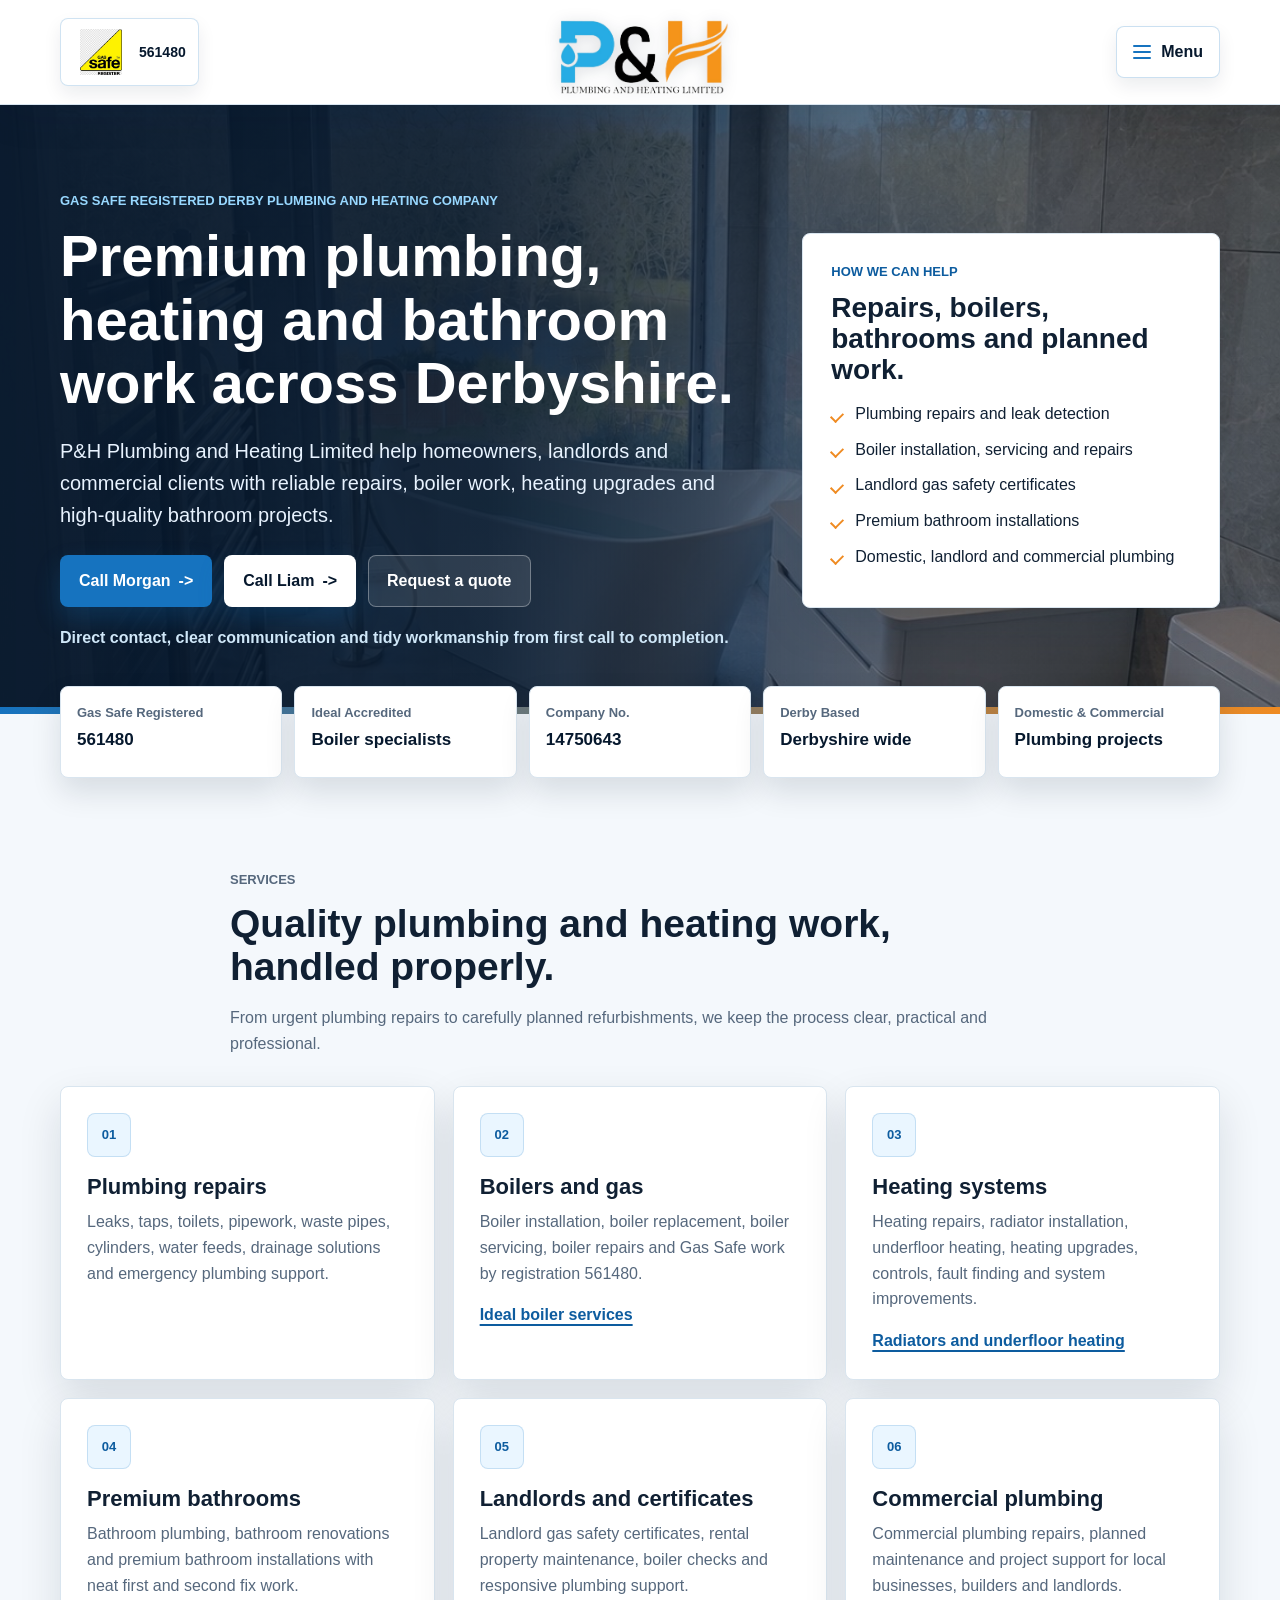
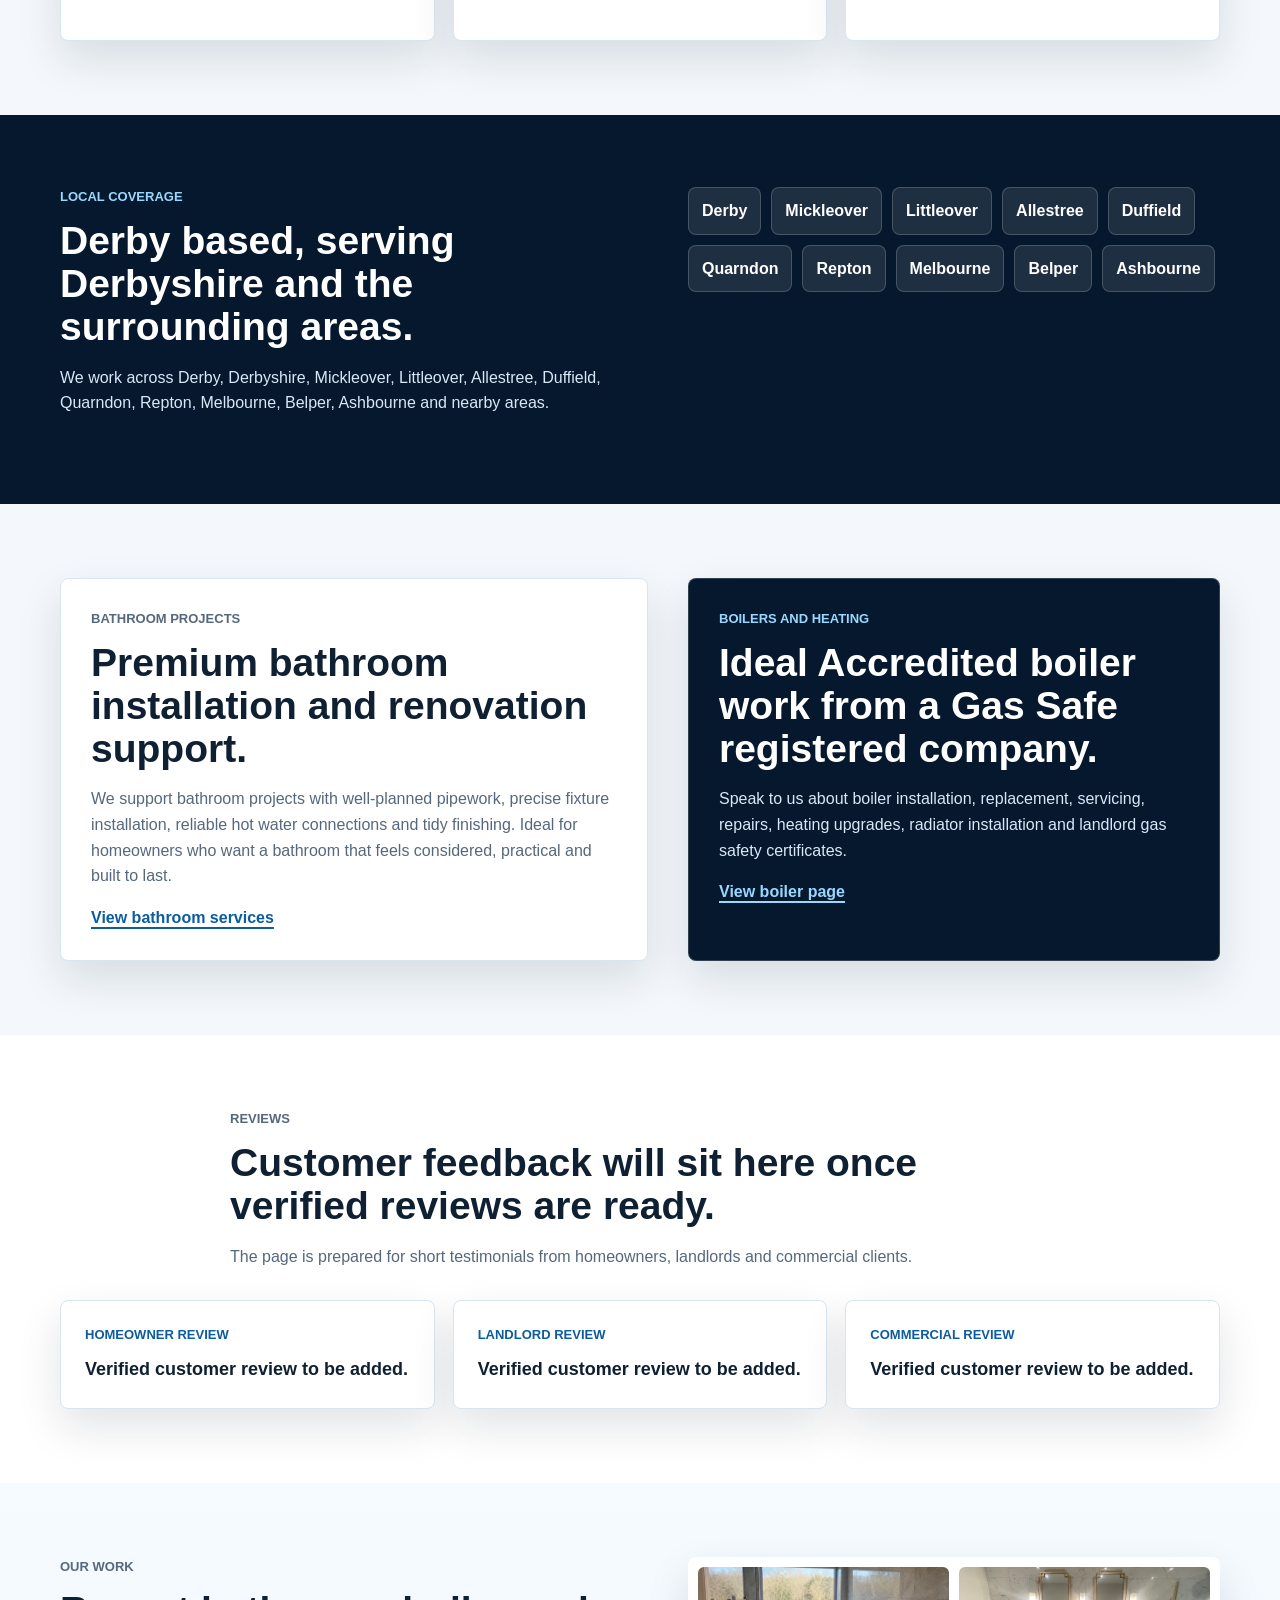
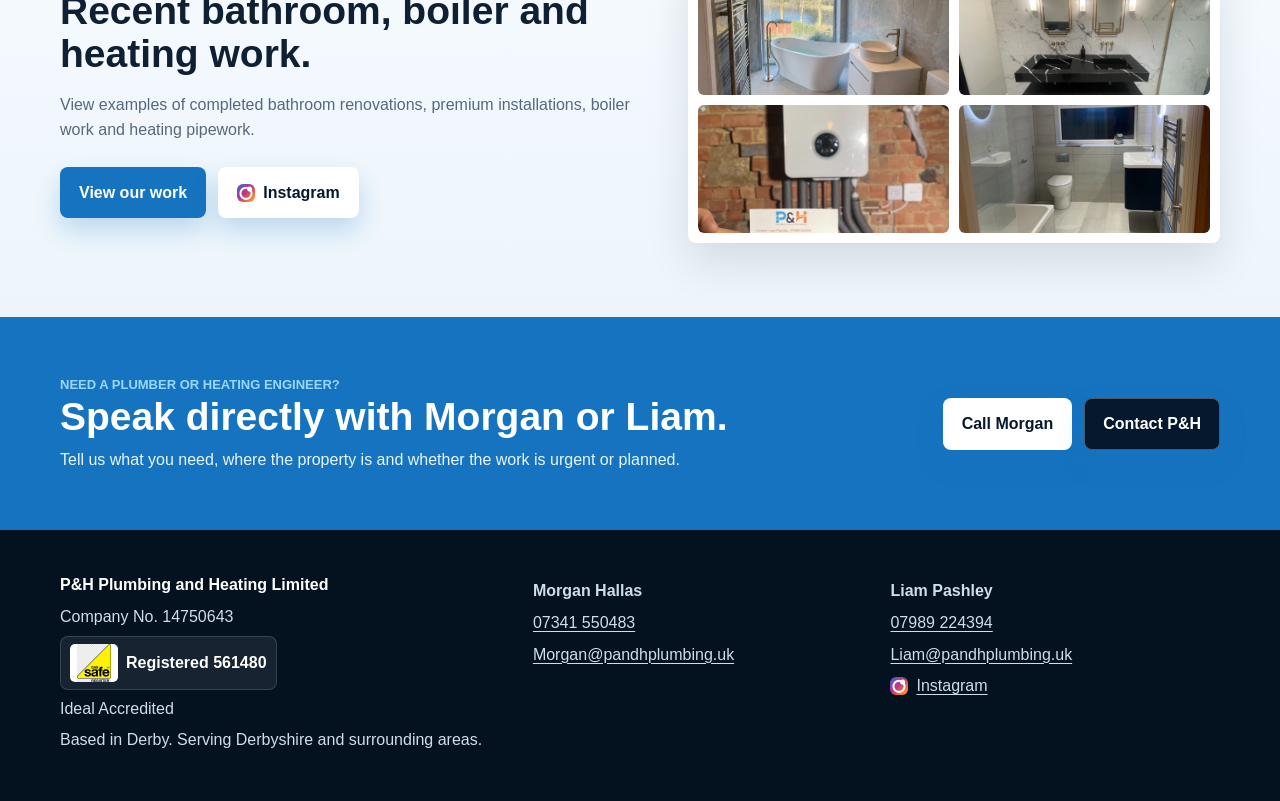
==== index.html @ cc55bc70 "Clean up header logo styling" ====
<!DOCTYPE html>
<html lang="en">
<head>
  <meta charset="UTF-8">
  <meta name="viewport" content="width=device-width, initial-scale=1.0">
  <title>P&amp;H Plumbing and Heating Limited | Derby Plumbers &amp; Heating Engineers</title>
  <meta name="description" content="Premium plumbing, heating, boiler, Gas Safe and bathroom installation services in Derby, Derbyshire, Mickleover, Littleover, Allestree, Duffield, Belper, Ashbourne and surrounding areas.">
  <link rel="stylesheet" href="style.css?v=2">
  <script type="application/ld+json">
  {
    "@context": "https://schema.org",
    "@type": "Plumber",
    "name": "P&H Plumbing and Heating Limited",
    "url": "https://pandhplumbing.uk",
    "image": "https://pandhplumbing.uk/assets/work/luxury-bathroom-freestanding-bath.jpg",
    "address": {
      "@type": "PostalAddress",
      "addressLocality": "Derby",
      "addressRegion": "Derbyshire",
      "addressCountry": "GB"
    },
    "identifier": [
      "Company No. 14750643",
      "Gas Safe Registration No. 561480"
    ],
    "areaServed": [
      "Derby",
      "Derbyshire",
      "Mickleover",
      "Littleover",
      "Allestree",
      "Duffield",
      "Quarndon",
      "Repton",
      "Melbourne",
      "Belper",
      "Ashbourne"
    ],
    "sameAs": [
      "https://www.instagram.com/ph_plumbing_and_heating_ltd?igsh=MWFsemRtNTBsbXM5dQ%3D%3D&utm_source=qr"
    ],
    "contactPoint": [
      {
        "@type": "ContactPoint",
        "name": "Morgan Hallas",
        "telephone": "+447341550483",
        "email": "Morgan@pandhplumbing.uk",
        "contactType": "customer enquiries"
      },
      {
        "@type": "ContactPoint",
        "name": "Liam Pashley",
        "telephone": "+447989224394",
        "email": "Liam@pandhplumbing.uk",
        "contactType": "customer enquiries"
      }
    ]
  }
  </script>
</head>
<body>

<header class="site-header">
  <div class="wrap header-shell">
    <a class="header-cert" href="contact.html" aria-label="Gas Safe registered number 561480">
      <img src="assets/brand/gas-safe-register.jpg" alt="Gas Safe Register">
      <strong>561480</strong>
    </a>

    <a class="brand brand-logo" href="index.html" aria-label="P&amp;H Plumbing and Heating Limited home">
      <img src="assets/brand/ph-logo.png" alt="P&amp;H Plumbing and Heating Limited">
    </a>

    <details class="nav-menu">
      <summary aria-label="Open website menu">
        <span class="menu-bars" aria-hidden="true"><span></span><span></span><span></span></span>
        <span>Menu</span>
      </summary>
      <nav aria-label="Main navigation">
        <a class="is-current" href="index.html">Home</a>
        <a href="services.html">Services</a>
        <a href="boilers.html">Boilers</a>
        <a href="radiators.html">Radiators &amp; UFH</a>
        <a href="work.html">Our Work</a>
        <a href="contact.html">Contact</a>
        <a href="terms.html">Terms</a>
        <a class="nav-social" href="https://www.instagram.com/ph_plumbing_and_heating_ltd?igsh=MWFsemRtNTBsbXM5dQ%3D%3D&amp;utm_source=qr"><span class="icon-instagram" aria-hidden="true"></span>Instagram</a>
      </nav>
    </details>
  </div>
</header>

<main>
  <section class="hero hero-home">
    <div class="wrap hero-grid">
      <div class="hero-copy">
        <p class="eyebrow">Gas Safe registered Derby plumbing and heating company</p>
        <h1>Premium plumbing, heating and bathroom work across Derbyshire.</h1>
        <p class="lead">
          P&amp;H Plumbing and Heating Limited help homeowners, landlords and commercial clients with reliable repairs,
          boiler work, heating upgrades and high-quality bathroom projects.
        </p>
        <div class="buttons">
          <a class="btn" href="tel:07341550483">Call Morgan <span aria-hidden="true">-&gt;</span></a>
          <a class="btn btn-alt" href="tel:07989224394">Call Liam <span aria-hidden="true">-&gt;</span></a>
          <a class="btn btn-ghost" href="contact.html">Request a quote</a>
        </div>
        <p class="hero-note">Direct contact, clear communication and tidy workmanship from first call to completion.</p>
      </div>

      <aside class="hero-panel" aria-label="Quick service summary">
        <p class="panel-label">How we can help</p>
        <h2>Repairs, boilers, bathrooms and planned work.</h2>
        <ul class="clean-list">
          <li>Plumbing repairs and leak detection</li>
          <li>Boiler installation, servicing and repairs</li>
          <li>Landlord gas safety certificates</li>
          <li>Premium bathroom installations</li>
          <li>Domestic, landlord and commercial plumbing</li>
        </ul>
      </aside>
    </div>
  </section>

  <section class="trust-strip" aria-label="Accreditations and company details">
    <div class="wrap badge-grid">
      <div class="trust-badge">
        <span>Gas Safe Registered</span>
        <strong>561480</strong>
      </div>
      <div class="trust-badge">
        <span>Ideal Accredited</span>
        <strong>Boiler specialists</strong>
      </div>
      <div class="trust-badge">
        <span>Company No.</span>
        <strong>14750643</strong>
      </div>
      <div class="trust-badge">
        <span>Derby Based</span>
        <strong>Derbyshire wide</strong>
      </div>
      <div class="trust-badge">
        <span>Domestic &amp; Commercial</span>
        <strong>Plumbing projects</strong>
      </div>
    </div>
  </section>

  <section class="section">
    <div class="wrap section-heading">
      <p class="eyebrow">Services</p>
      <h2>Quality plumbing and heating work, handled properly.</h2>
      <p>
        From urgent plumbing repairs to carefully planned refurbishments, we keep the process clear,
        practical and professional.
      </p>
    </div>

    <div class="wrap service-grid">
      <article class="service-card">
        <span class="service-icon" aria-hidden="true">01</span>
        <h3>Plumbing repairs</h3>
        <p>Leaks, taps, toilets, pipework, waste pipes, cylinders, water feeds, drainage solutions and emergency plumbing support.</p>
      </article>

      <article class="service-card">
        <span class="service-icon" aria-hidden="true">02</span>
        <h3>Boilers and gas</h3>
        <p>Boiler installation, boiler replacement, boiler servicing, boiler repairs and Gas Safe work by registration 561480.</p>
        <a class="text-link" href="boilers.html">Ideal boiler services</a>
      </article>

      <article class="service-card">
        <span class="service-icon" aria-hidden="true">03</span>
        <h3>Heating systems</h3>
        <p>Heating repairs, radiator installation, underfloor heating, heating upgrades, controls, fault finding and system improvements.</p>
        <a class="text-link" href="radiators.html">Radiators and underfloor heating</a>
      </article>

      <article class="service-card">
        <span class="service-icon" aria-hidden="true">04</span>
        <h3>Premium bathrooms</h3>
        <p>Bathroom plumbing, bathroom renovations and premium bathroom installations with neat first and second fix work.</p>
      </article>

      <article class="service-card">
        <span class="service-icon" aria-hidden="true">05</span>
        <h3>Landlords and certificates</h3>
        <p>Landlord gas safety certificates, rental property maintenance, boiler checks and responsive plumbing support.</p>
      </article>

      <article class="service-card">
        <span class="service-icon" aria-hidden="true">06</span>
        <h3>Commercial plumbing</h3>
        <p>Commercial plumbing repairs, planned maintenance and project support for local businesses, builders and landlords.</p>
      </article>
    </div>
  </section>

  <section class="feature-band">
    <div class="wrap split">
      <div>
        <p class="eyebrow">Local coverage</p>
        <h2>Derby based, serving Derbyshire and the surrounding areas.</h2>
        <p>
          We work across Derby, Derbyshire, Mickleover, Littleover, Allestree, Duffield,
          Quarndon, Repton, Melbourne, Belper, Ashbourne and nearby areas.
        </p>
      </div>
      <div class="area-panel">
        <span>Derby</span>
        <span>Mickleover</span>
        <span>Littleover</span>
        <span>Allestree</span>
        <span>Duffield</span>
        <span>Quarndon</span>
        <span>Repton</span>
        <span>Melbourne</span>
        <span>Belper</span>
        <span>Ashbourne</span>
      </div>
    </div>
  </section>

  <section class="section">
    <div class="wrap split reverse">
      <div class="highlight-box">
        <p class="eyebrow">Bathroom projects</p>
        <h2>Premium bathroom installation and renovation support.</h2>
        <p>
          We support bathroom projects with well-planned pipework, precise fixture installation,
          reliable hot water connections and tidy finishing. Ideal for homeowners who want a bathroom
          that feels considered, practical and built to last.
        </p>
        <a class="text-link" href="services.html">View bathroom services</a>
      </div>
      <div class="highlight-box highlight-dark">
        <p class="eyebrow">Boilers and heating</p>
        <h2>Ideal Accredited boiler work from a Gas Safe registered company.</h2>
        <p>
          Speak to us about boiler installation, replacement, servicing, repairs, heating upgrades,
          radiator installation and landlord gas safety certificates.
        </p>
        <a class="text-link" href="boilers.html">View boiler page</a>
      </div>
    </div>
  </section>

  <section class="section reviews-section">
    <div class="wrap section-heading">
      <p class="eyebrow">Reviews</p>
      <h2>Customer feedback will sit here once verified reviews are ready.</h2>
      <p>
        The page is prepared for short testimonials from homeowners, landlords and commercial clients.
      </p>
    </div>
    <div class="wrap review-grid">
      <article class="review-card">
        <p class="review-label">Homeowner review</p>
        <blockquote>Verified customer review to be added.</blockquote>
      </article>
      <article class="review-card">
        <p class="review-label">Landlord review</p>
        <blockquote>Verified customer review to be added.</blockquote>
      </article>
      <article class="review-card">
        <p class="review-label">Commercial review</p>
        <blockquote>Verified customer review to be added.</blockquote>
      </article>
    </div>
  </section>

  <section class="section work-preview">
    <div class="wrap split">
      <div>
        <p class="eyebrow">Our work</p>
        <h2>Recent bathroom, boiler and heating work.</h2>
        <p>
          View examples of completed bathroom renovations, premium installations,
          boiler work and heating pipework.
        </p>
        <div class="buttons">
          <a class="btn" href="work.html">View our work</a>
          <a class="btn btn-alt icon-btn" href="https://www.instagram.com/ph_plumbing_and_heating_ltd?igsh=MWFsemRtNTBsbXM5dQ%3D%3D&amp;utm_source=qr"><span class="icon-instagram" aria-hidden="true"></span>Instagram</a>
        </div>
      </div>
      <div class="mini-gallery" aria-label="Gallery preview">
        <img src="assets/work/luxury-bathroom-freestanding-bath.jpg" alt="Luxury bathroom installation preview" loading="lazy" decoding="async">
        <img src="assets/work/marble-double-vanity-installation.jpg" alt="Double vanity bathroom installation preview" loading="lazy" decoding="async">
        <img src="assets/work/worcester-boiler-installation.jpg" alt="Boiler installation preview" loading="lazy" decoding="async">
        <img src="assets/work/compact-bathroom-installation.jpg" alt="Compact bathroom installation preview" loading="lazy" decoding="async">
      </div>
    </div>
  </section>

  <section class="cta">
    <div class="wrap cta-inner">
      <div>
        <p class="eyebrow">Need a plumber or heating engineer?</p>
        <h2>Speak directly with Morgan or Liam.</h2>
        <p>Tell us what you need, where the property is and whether the work is urgent or planned.</p>
      </div>
      <div class="buttons">
        <a class="btn" href="tel:07341550483">Call Morgan</a>
        <a class="btn btn-alt" href="contact.html">Contact P&amp;H</a>
      </div>
    </div>
  </section>
</main>

<footer class="site-footer">
  <div class="wrap footer-grid">
    <div>
      <strong>P&amp;H Plumbing and Heating Limited</strong>
      <p>Company No. 14750643</p>
      <p><span class="footer-cert"><img src="assets/brand/gas-safe-register.jpg" alt="Gas Safe Register"> Registered 561480</span></p>
      <p>Ideal Accredited</p>
      <p>Based in Derby. Serving Derbyshire and surrounding areas.</p>
    </div>

    <div>
      <p><strong>Morgan Hallas</strong></p>
      <p><a href="tel:07341550483">07341 550483</a></p>
      <p><a href="mailto:Morgan@pandhplumbing.uk">Morgan@pandhplumbing.uk</a></p>
    </div>

    <div>
      <p><strong>Liam Pashley</strong></p>
      <p><a href="tel:07989224394">07989 224394</a></p>
      <p><a href="mailto:Liam@pandhplumbing.uk">Liam@pandhplumbing.uk</a></p>
      <p><a class="footer-social" href="https://www.instagram.com/ph_plumbing_and_heating_ltd?igsh=MWFsemRtNTBsbXM5dQ%3D%3D&amp;utm_source=qr"><span class="icon-instagram" aria-hidden="true"></span>Instagram</a></p>
    </div>
  </div>
</footer>

</body>
</html>
---- style.css ----
:root {
  --navy: #06182d;
  --navy-2: #0b2745;
  --ink: #102033;
  --muted: #56687d;
  --blue: #1673bf;
  --blue-2: #0d5c9f;
  --sky: #eaf6ff;
  --orange: #ef8b22;
  --paper: #ffffff;
  --soft: #f4f8fc;
  --line: #d9e5ef;
  --shadow: 0 18px 44px rgba(6, 24, 45, 0.12);
  --radius: 8px;
}

* {
  box-sizing: border-box;
}

html {
  scroll-behavior: smooth;
}

body {
  margin: 0;
  font-family: Arial, Helvetica, sans-serif;
  color: var(--ink);
  background: var(--soft);
  line-height: 1.6;
}

a {
  color: inherit;
}

img {
  max-width: 100%;
  display: block;
}

.wrap {
  width: min(1160px, calc(100% - 36px));
  margin: 0 auto;
}

.site-header {
  background: rgba(255, 255, 255, 0.97);
  color: #06182d;
  position: sticky;
  top: 0;
  z-index: 20;
  border-bottom: 1px solid rgba(13, 92, 159, 0.16);
  box-shadow: 0 12px 34px rgba(6, 24, 45, 0.10);
  backdrop-filter: blur(14px);
}

.header-shell {
  min-height: 104px;
  display: grid;
  grid-template-columns: 1fr auto 1fr;
  grid-template-areas: "cert logo menu";
  align-items: center;
  gap: 18px;
}

.brand {
  text-decoration: none;
}

.brand-logo {
  grid-area: logo;
  justify-self: center;
  display: inline-flex;
  align-items: center;
  justify-content: center;
  padding: 0;
  background: transparent;
  box-shadow: none;
}

.brand-logo img {
  width: min(315px, 42vw);
  height: auto;
  max-height: 88px;
  object-fit: contain;
  filter: drop-shadow(0 3px 8px rgba(6, 24, 45, 0.14));
}

.header-cert {
  grid-area: cert;
  justify-self: start;
  display: inline-flex;
  align-items: center;
  gap: 10px;
  width: max-content;
  padding: 10px 12px;
  border-radius: var(--radius);
  background: #ffffff;
  border: 1px solid rgba(22, 115, 191, 0.20);
  color: var(--navy);
  text-decoration: none;
  box-shadow: 0 8px 18px rgba(6, 24, 45, 0.08);
}

.header-cert img {
  width: 56px;
  height: 46px;
  object-fit: contain;
  border-radius: 5px;
  background: #ffffff;
}

.header-cert strong {
  font-size: 14px;
}

.nav-menu {
  grid-area: menu;
  justify-self: end;
  position: relative;
}

.nav-menu summary {
  list-style: none;
  cursor: pointer;
  display: inline-flex;
  align-items: center;
  gap: 10px;
  min-height: 46px;
  padding: 12px 16px;
  border-radius: var(--radius);
  background: #ffffff;
  border: 1px solid rgba(22, 115, 191, 0.22);
  color: var(--navy);
  font-weight: 900;
  box-shadow: 0 8px 18px rgba(6, 24, 45, 0.08);
}

.nav-menu summary::-webkit-details-marker {
  display: none;
}

.menu-bars {
  display: grid;
  gap: 4px;
}

.menu-bars span {
  display: block;
  width: 18px;
  height: 2px;
  border-radius: 999px;
  background: var(--blue);
}

.nav-menu nav {
  position: absolute;
  top: calc(100% + 12px);
  right: 0;
  width: min(320px, calc(100vw - 36px));
  display: grid;
  gap: 6px;
  padding: 10px;
  border-radius: var(--radius);
  background: #ffffff;
  border: 1px solid var(--line);
  box-shadow: 0 24px 54px rgba(6, 24, 45, 0.18);
}

.nav-menu:not([open]) nav {
  display: none;
}

.nav-menu nav a {
  color: var(--navy);
  text-decoration: none;
  font-weight: 800;
  font-size: 15px;
  padding: 12px 13px;
  border-radius: var(--radius);
}

.nav-menu nav a:hover,
.nav-menu nav a.is-current {
  background: rgba(22, 115, 191, 0.10);
  color: var(--blue-2);
}

.nav-social {
  display: inline-flex;
  align-items: center;
  gap: 9px;
}

.icon-instagram {
  width: 18px;
  height: 18px;
  display: inline-block;
  border-radius: 6px;
  background:
    radial-gradient(circle at 70% 28%, #ffffff 0 2px, transparent 3px),
    radial-gradient(circle at 50% 52%, transparent 0 4px, #ffffff 5px 6px, transparent 7px),
    linear-gradient(135deg, #405de6, #c13584 48%, #f77737 78%, #fCAF45);
}

.hero {
  position: relative;
  isolation: isolate;
  overflow: hidden;
  color: #ffffff;
  background: var(--navy);
  padding: 86px 0 64px;
}

.hero::before {
  content: "";
  position: absolute;
  inset: 0;
  z-index: -2;
  background:
    linear-gradient(90deg, rgba(6, 24, 45, 0.96) 0%, rgba(6, 24, 45, 0.90) 38%, rgba(6, 24, 45, 0.56) 70%, rgba(6, 24, 45, 0.42) 100%),
    url("assets/work/luxury-bathroom-freestanding-bath.jpg");
  background-position: center right;
  background-size: cover;
}

.hero::after {
  content: "";
  position: absolute;
  inset: auto 0 0 0;
  height: 7px;
  z-index: -1;
  background: linear-gradient(90deg, var(--blue), var(--orange));
}

.hero-grid {
  display: grid;
  grid-template-columns: minmax(0, 1.25fr) minmax(320px, 0.75fr);
  gap: 46px;
  align-items: center;
}

.hero-narrow {
  max-width: 820px;
}

.hero-copy {
  max-width: 760px;
}

.eyebrow {
  margin: 0 0 12px;
  color: var(--blue-2);
  text-transform: uppercase;
  letter-spacing: 0;
  font-size: 13px;
  font-weight: 900;
}

.hero .eyebrow,
.feature-band .eyebrow,
.cta .eyebrow,
.highlight-dark .eyebrow {
  color: #98d8ff;
}

h1,
h2,
h3 {
  margin-top: 0;
  line-height: 1.1;
  letter-spacing: 0;
}

h1 {
  margin-bottom: 20px;
  font-size: 58px;
}

h2 {
  margin-bottom: 16px;
  font-size: 39px;
}

h3 {
  margin-bottom: 10px;
  font-size: 22px;
}

p {
  margin-top: 0;
}

.lead {
  max-width: 760px;
  color: #e8f3ff;
  font-size: 20px;
}

.hero-note {
  margin: 18px 0 0;
  color: #cfe7f8;
  font-weight: 700;
}

.buttons {
  display: flex;
  gap: 12px;
  flex-wrap: wrap;
  margin-top: 24px;
}

.btn {
  display: inline-flex;
  min-height: 46px;
  align-items: center;
  justify-content: center;
  gap: 8px;
  padding: 12px 18px;
  border-radius: var(--radius);
  background: var(--blue);
  color: #ffffff;
  text-decoration: none;
  font-weight: 900;
  border: 1px solid transparent;
  box-shadow: 0 12px 26px rgba(22, 115, 191, 0.24);
}

.btn:hover {
  background: var(--blue-2);
}

.btn-alt {
  background: #ffffff;
  color: var(--navy);
  border-color: rgba(255, 255, 255, 0.28);
}

.btn-alt:hover {
  background: #eaf6ff;
}

.btn-ghost {
  background: rgba(255, 255, 255, 0.10);
  border-color: rgba(255, 255, 255, 0.32);
  box-shadow: none;
}

.btn-ghost:hover {
  background: rgba(255, 255, 255, 0.18);
}

.icon-btn {
  display: inline-flex;
  align-items: center;
}

.hero-panel,
.highlight-box,
.contact-card,
.service-card,
.review-card,
.project-card,
.photo-card,
.info-box,
.terms-box {
  background: var(--paper);
  color: var(--ink);
  border: 1px solid var(--line);
  border-radius: var(--radius);
  box-shadow: var(--shadow);
}

.hero-panel {
  padding: 28px;
}

.photo-card {
  overflow: hidden;
  min-height: 320px;
}

.photo-card img {
  width: 100%;
  height: 100%;
  min-height: 320px;
  object-fit: cover;
}

.image-collage {
  display: grid;
  grid-template-columns: repeat(2, minmax(0, 1fr));
  gap: 10px;
  min-height: 340px;
  padding: 10px;
  overflow: hidden;
  background: #ffffff;
  border: 1px solid var(--line);
  border-radius: var(--radius);
  box-shadow: var(--shadow);
}

.image-collage img {
  width: 100%;
  height: 180px;
  object-fit: cover;
  object-position: center;
  border-radius: 6px;
}

.radiator-collage img {
  object-position: center 48%;
}

.hero-panel h2 {
  font-size: 28px;
}

.panel-label,
.card-kicker,
.review-label {
  margin: 0 0 10px;
  color: var(--blue-2);
  font-size: 13px;
  font-weight: 900;
  text-transform: uppercase;
  letter-spacing: 0;
}

.clean-list,
.mini-list,
.ticks {
  list-style: none;
  margin: 0;
  padding: 0;
}

.clean-list li,
.ticks li,
.mini-list li {
  position: relative;
  padding-left: 24px;
  margin-bottom: 10px;
}

.clean-list li::before,
.ticks li::before,
.mini-list li::before {
  content: "";
  position: absolute;
  left: 0;
  top: 0.64em;
  width: 10px;
  height: 6px;
  border-left: 2px solid var(--orange);
  border-bottom: 2px solid var(--orange);
  transform: rotate(-45deg);
}

.trust-strip {
  position: relative;
  z-index: 3;
  margin-top: -28px;
  padding-bottom: 18px;
}

.badge-grid {
  display: grid;
  grid-template-columns: repeat(5, minmax(0, 1fr));
  gap: 12px;
}

.trust-badge {
  min-height: 92px;
  padding: 16px;
  background: #ffffff;
  border: 1px solid var(--line);
  border-radius: var(--radius);
  box-shadow: 0 14px 30px rgba(6, 24, 45, 0.12);
}

.trust-badge span {
  display: block;
  color: var(--muted);
  font-size: 13px;
  font-weight: 800;
}

.trust-badge strong {
  display: block;
  margin-top: 6px;
  color: var(--navy);
  font-size: 17px;
  line-height: 1.2;
}

.section {
  padding: 74px 0;
}

.section-heading {
  max-width: 820px;
  margin-bottom: 30px;
}

.section-heading p,
.split p,
.service-card p,
.contact-card p,
.highlight-box p,
.terms-box p,
.project-card span {
  color: var(--muted);
}

.service-grid {
  display: grid;
  grid-template-columns: repeat(3, minmax(0, 1fr));
  gap: 18px;
}

.service-grid-wide {
  align-items: stretch;
}

.service-card {
  padding: 26px;
}

.service-icon {
  display: inline-flex;
  width: 44px;
  height: 44px;
  align-items: center;
  justify-content: center;
  margin-bottom: 18px;
  border-radius: var(--radius);
  background: var(--sky);
  color: var(--blue-2);
  font-size: 13px;
  font-weight: 900;
  border: 1px solid rgba(22, 115, 191, 0.18);
}

.feature-band {
  padding: 72px 0;
  background: var(--navy);
  color: #ffffff;
}

.feature-band p {
  color: #d8e8f7;
}

.split {
  display: grid;
  grid-template-columns: minmax(0, 1.05fr) minmax(320px, 0.95fr);
  gap: 40px;
  align-items: start;
}

.reverse {
  align-items: stretch;
}

.area-panel {
  display: flex;
  flex-wrap: wrap;
  gap: 10px;
  align-content: flex-start;
}

.area-panel span {
  display: inline-flex;
  min-height: 42px;
  align-items: center;
  padding: 10px 13px;
  border-radius: var(--radius);
  background: rgba(255, 255, 255, 0.10);
  border: 1px solid rgba(255, 255, 255, 0.18);
  color: #ffffff;
  font-weight: 800;
}

.highlight-box {
  padding: 30px;
}

.highlight-dark {
  background: var(--navy);
  color: #ffffff;
  border-color: rgba(255, 255, 255, 0.18);
}

.highlight-dark p {
  color: #d8e8f7;
}

.text-link {
  color: var(--blue-2);
  font-weight: 900;
  text-decoration-thickness: 2px;
  text-underline-offset: 4px;
}

.highlight-dark .text-link {
  color: #98d8ff;
}

.reviews-section {
  background: #ffffff;
}

.review-grid {
  display: grid;
  grid-template-columns: repeat(3, minmax(0, 1fr));
  gap: 18px;
}

.review-card {
  padding: 24px;
}

.review-card blockquote {
  margin: 0;
  color: var(--ink);
  font-size: 18px;
  font-weight: 800;
}

.work-preview {
  background: linear-gradient(180deg, #f6fbff, #edf5fb);
}

.image-band {
  background: linear-gradient(180deg, #ffffff, #f3f8fc);
}

.mini-gallery {
  display: grid;
  grid-template-columns: repeat(2, minmax(0, 1fr));
  gap: 10px;
  min-height: 260px;
  padding: 10px;
  border-radius: var(--radius);
  background: #ffffff;
  box-shadow: var(--shadow);
}

.mini-gallery img {
  width: 100%;
  height: 128px;
  object-fit: cover;
  object-position: center;
  border-radius: 6px;
}

.process-gallery {
  display: grid;
  grid-template-columns: repeat(3, minmax(0, 1fr));
  gap: 16px;
  margin-top: 34px;
}

.process-gallery figure {
  margin: 0;
  overflow: hidden;
  background: #ffffff;
  color: var(--ink);
  border: 1px solid rgba(255, 255, 255, 0.18);
  border-radius: var(--radius);
  box-shadow: 0 18px 44px rgba(0, 0, 0, 0.22);
}

.process-gallery img {
  width: 100%;
  height: 230px;
  object-fit: cover;
  object-position: center;
}

.process-gallery figcaption {
  padding: 14px 16px 16px;
  color: var(--muted);
  font-size: 14px;
  font-weight: 800;
  line-height: 1.4;
}

.project-grid {
  display: grid;
  grid-template-columns: repeat(3, minmax(0, 1fr));
  gap: 20px;
}

.project-card {
  margin: 0;
  overflow: hidden;
}

.project-image {
  aspect-ratio: 4 / 3;
  min-height: 0;
  display: flex;
  align-items: center;
  justify-content: center;
  padding: 22px;
  color: #ffffff;
  background: var(--navy-2);
  position: relative;
  overflow: hidden;
}

.project-image.has-photo {
  padding: 0;
}

.project-image.has-photo::before,
.project-image.has-photo::after {
  display: none;
}

.project-image img {
  width: 100%;
  height: 100%;
  object-fit: cover;
  object-position: center;
}

.project-image::before {
  content: "";
  position: absolute;
  inset: 0;
  background: linear-gradient(135deg, rgba(22, 115, 191, 0.92), rgba(6, 24, 45, 0.88));
}

.project-image::after {
  content: "";
  position: absolute;
  inset: 22px;
  border: 1px dashed rgba(255, 255, 255, 0.46);
  border-radius: var(--radius);
}

.project-image span {
  position: relative;
  z-index: 1;
  color: #ffffff;
  font-weight: 900;
}

.project-bathroom::before {
  background: linear-gradient(135deg, rgba(22, 115, 191, 0.92), rgba(239, 139, 34, 0.72));
}

.project-boiler::before {
  background: linear-gradient(135deg, rgba(6, 24, 45, 0.92), rgba(22, 115, 191, 0.76));
}

.project-pipework::before {
  background: linear-gradient(135deg, rgba(239, 139, 34, 0.88), rgba(6, 24, 45, 0.80));
}

.project-commercial::before {
  background: linear-gradient(135deg, rgba(11, 39, 69, 0.94), rgba(67, 95, 123, 0.82));
}

.project-before::before {
  background: linear-gradient(135deg, rgba(86, 104, 125, 0.88), rgba(22, 115, 191, 0.84));
}

.project-complete::before {
  background: linear-gradient(135deg, rgba(22, 115, 191, 0.82), rgba(11, 39, 69, 0.92));
}

.project-card figcaption {
  display: grid;
  gap: 6px;
  padding: 20px;
}

.contact-grid {
  display: grid;
  grid-template-columns: repeat(2, minmax(0, 1fr));
  gap: 20px;
}

.contact-card,
.info-box {
  padding: 28px;
}

.compact {
  box-shadow: none;
}

.terms-box {
  max-width: 900px;
  padding: 34px;
}

.terms-box h2 {
  margin-top: 28px;
  font-size: 25px;
}

.terms-box h2:first-child {
  margin-top: 0;
}

.cta {
  padding: 58px 0;
  background: var(--blue);
  color: #ffffff;
}

.cta-inner {
  display: flex;
  align-items: center;
  justify-content: space-between;
  gap: 28px;
}

.cta h2 {
  margin-bottom: 8px;
}

.cta p {
  margin-bottom: 0;
  color: #eaf6ff;
}

.cta .buttons {
  flex: 0 0 auto;
  margin-top: 0;
}

.cta .btn {
  background: #ffffff;
  color: var(--navy);
}

.cta .btn-alt {
  background: var(--navy);
  color: #ffffff;
}

.site-footer {
  background: #04111f;
  color: #ffffff;
  padding: 42px 0;
}

.footer-grid {
  display: grid;
  grid-template-columns: 1.35fr 1fr 1fr;
  gap: 28px;
}

.site-footer p {
  margin: 6px 0;
  color: #cfdeec;
}

.site-footer a {
  color: #cfdeec;
  text-decoration-thickness: 1px;
  text-underline-offset: 3px;
}

.footer-cert {
  display: inline-flex;
  align-items: center;
  gap: 8px;
  padding: 7px 9px;
  border-radius: var(--radius);
  background: rgba(255, 255, 255, 0.08);
  border: 1px solid rgba(255, 255, 255, 0.14);
  color: #ffffff;
  font-weight: 900;
}

.footer-cert img {
  width: 48px;
  height: 38px;
  object-fit: contain;
  border-radius: 5px;
  background: #ffffff;
}

.footer-social {
  display: inline-flex;
  align-items: center;
  gap: 8px;
}

@media (max-width: 980px) {
  .header-shell {
    grid-template-columns: 1fr auto 1fr;
    min-height: 96px;
  }

  .hero-grid,
  .split,
  .cta-inner {
    grid-template-columns: 1fr;
    display: grid;
  }

  .hero-grid {
    gap: 28px;
  }

  .badge-grid,
  .service-grid,
  .project-grid,
  .review-grid {
    grid-template-columns: repeat(2, minmax(0, 1fr));
  }

  .footer-grid {
    grid-template-columns: 1fr 1fr;
  }

  .cta .buttons {
    margin-top: 0;
  }
}

@media (max-width: 680px) {
  .wrap {
    width: min(100% - 28px, 1160px);
  }

  .header-shell {
    grid-template-columns: 1fr 1fr;
    grid-template-areas:
      "logo logo"
      "cert menu";
    padding: 10px 0 12px;
    gap: 10px;
  }

  .brand-logo img {
    width: min(255px, 72vw);
    max-height: 72px;
  }

  .header-cert,
  .nav-menu summary {
    min-height: 44px;
  }

  .header-cert {
    padding: 8px;
  }

  .header-cert img {
    width: 48px;
    height: 38px;
  }

  .header-cert strong,
  .nav-menu summary {
    font-size: 13px;
  }

  .nav-menu nav {
    right: 0;
    width: min(330px, calc(100vw - 28px));
  }

  .hero {
    padding: 58px 0 48px;
  }

  .hero::before {
    background:
      linear-gradient(90deg, rgba(6, 24, 45, 0.98) 0%, rgba(6, 24, 45, 0.91) 100%),
      url("assets/work/luxury-bathroom-freestanding-bath.jpg");
    background-position: center;
    background-size: cover;
  }

  h1 {
    font-size: 38px;
  }

  h2 {
    font-size: 30px;
  }

  h3 {
    font-size: 20px;
  }

  .lead {
    font-size: 18px;
  }

  .hero-panel,
  .highlight-box,
  .contact-card,
  .service-card,
  .review-card,
  .terms-box,
  .photo-card,
  .info-box {
    padding: 22px;
  }

  .photo-card {
    padding: 0;
    min-height: 240px;
  }

  .photo-card img {
    min-height: 240px;
  }

  .badge-grid,
  .service-grid,
  .project-grid,
  .review-grid,
  .process-gallery,
  .contact-grid,
  .footer-grid {
    grid-template-columns: 1fr;
  }

  .image-collage {
    min-height: auto;
  }

  .image-collage img {
    height: 150px;
  }

  .trust-strip {
    margin-top: 0;
    padding-top: 14px;
  }

  .trust-badge {
    min-height: auto;
  }

  .section,
  .feature-band {
    padding: 54px 0;
  }

  .buttons,
  .cta .buttons {
    width: 100%;
  }

  .btn {
    width: 100%;
  }

  .project-image {
    min-height: 0;
  }

  .mini-gallery img {
    height: 112px;
  }
}
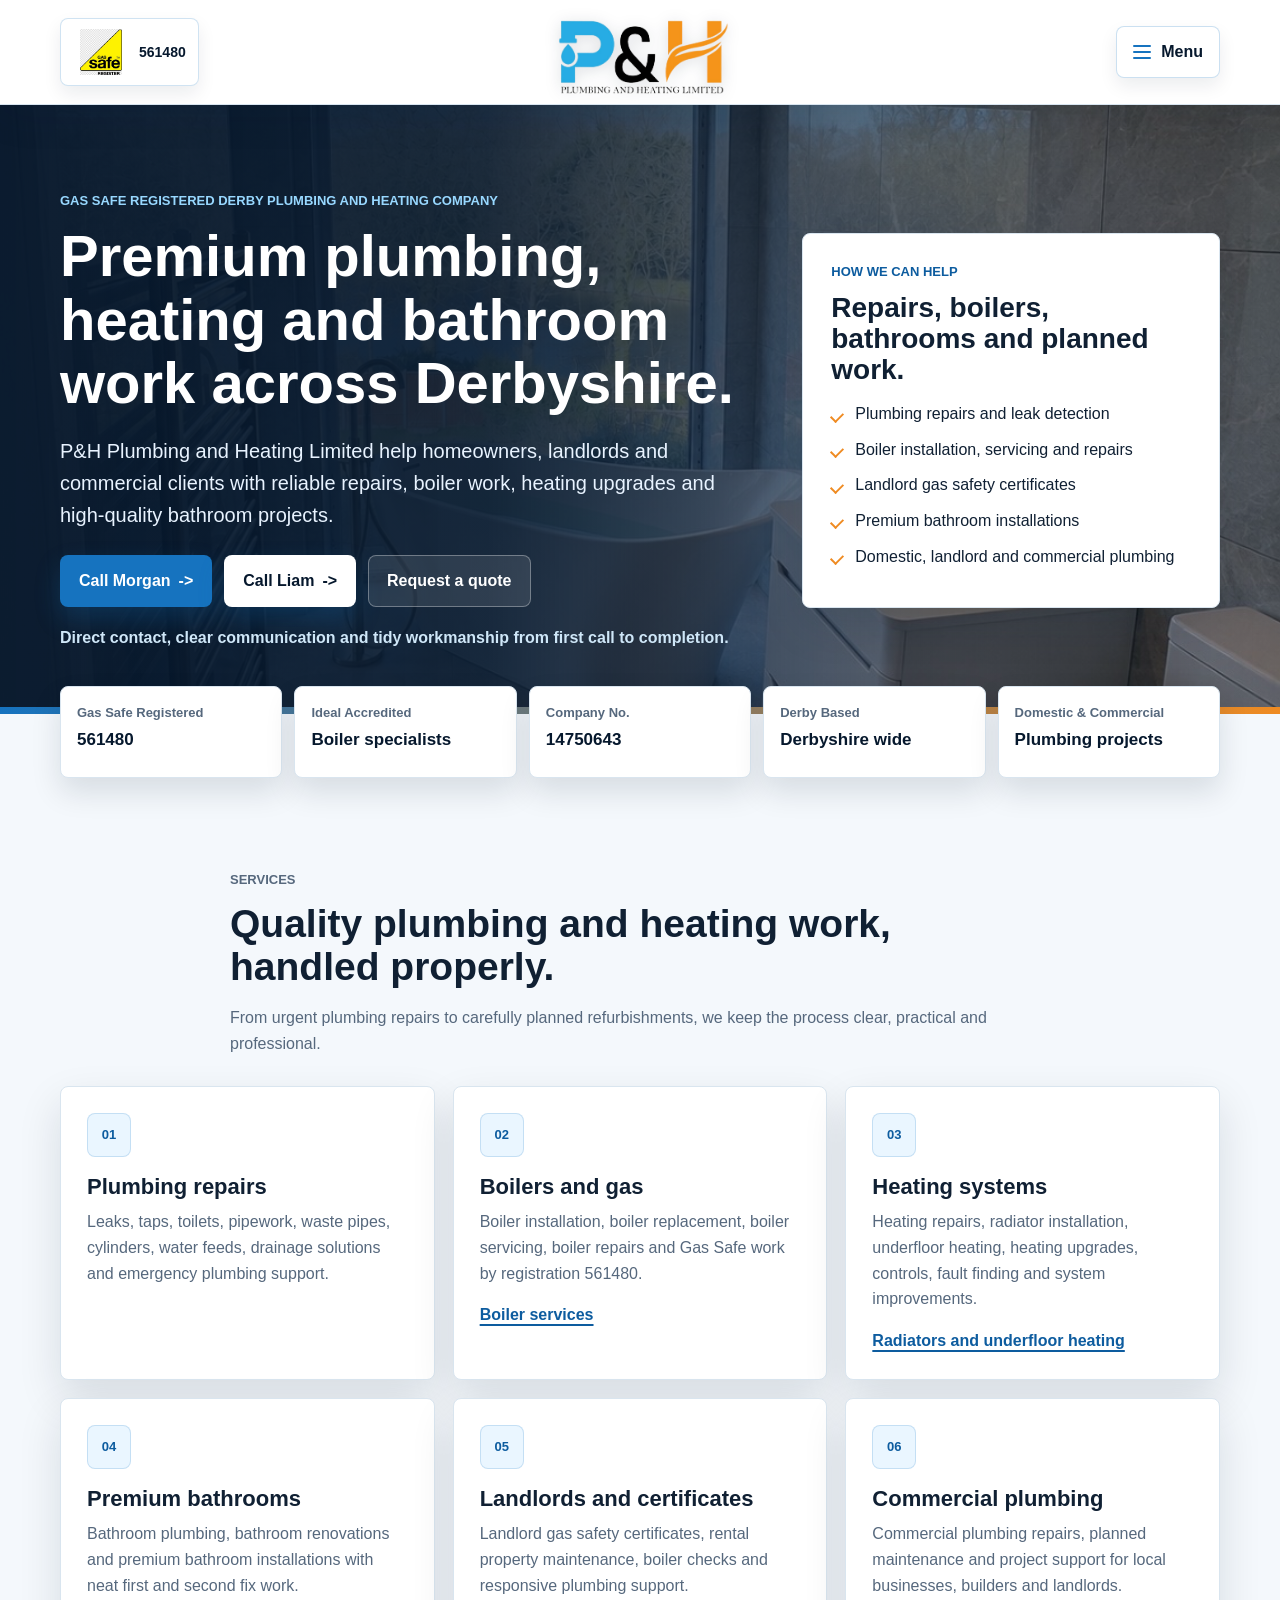
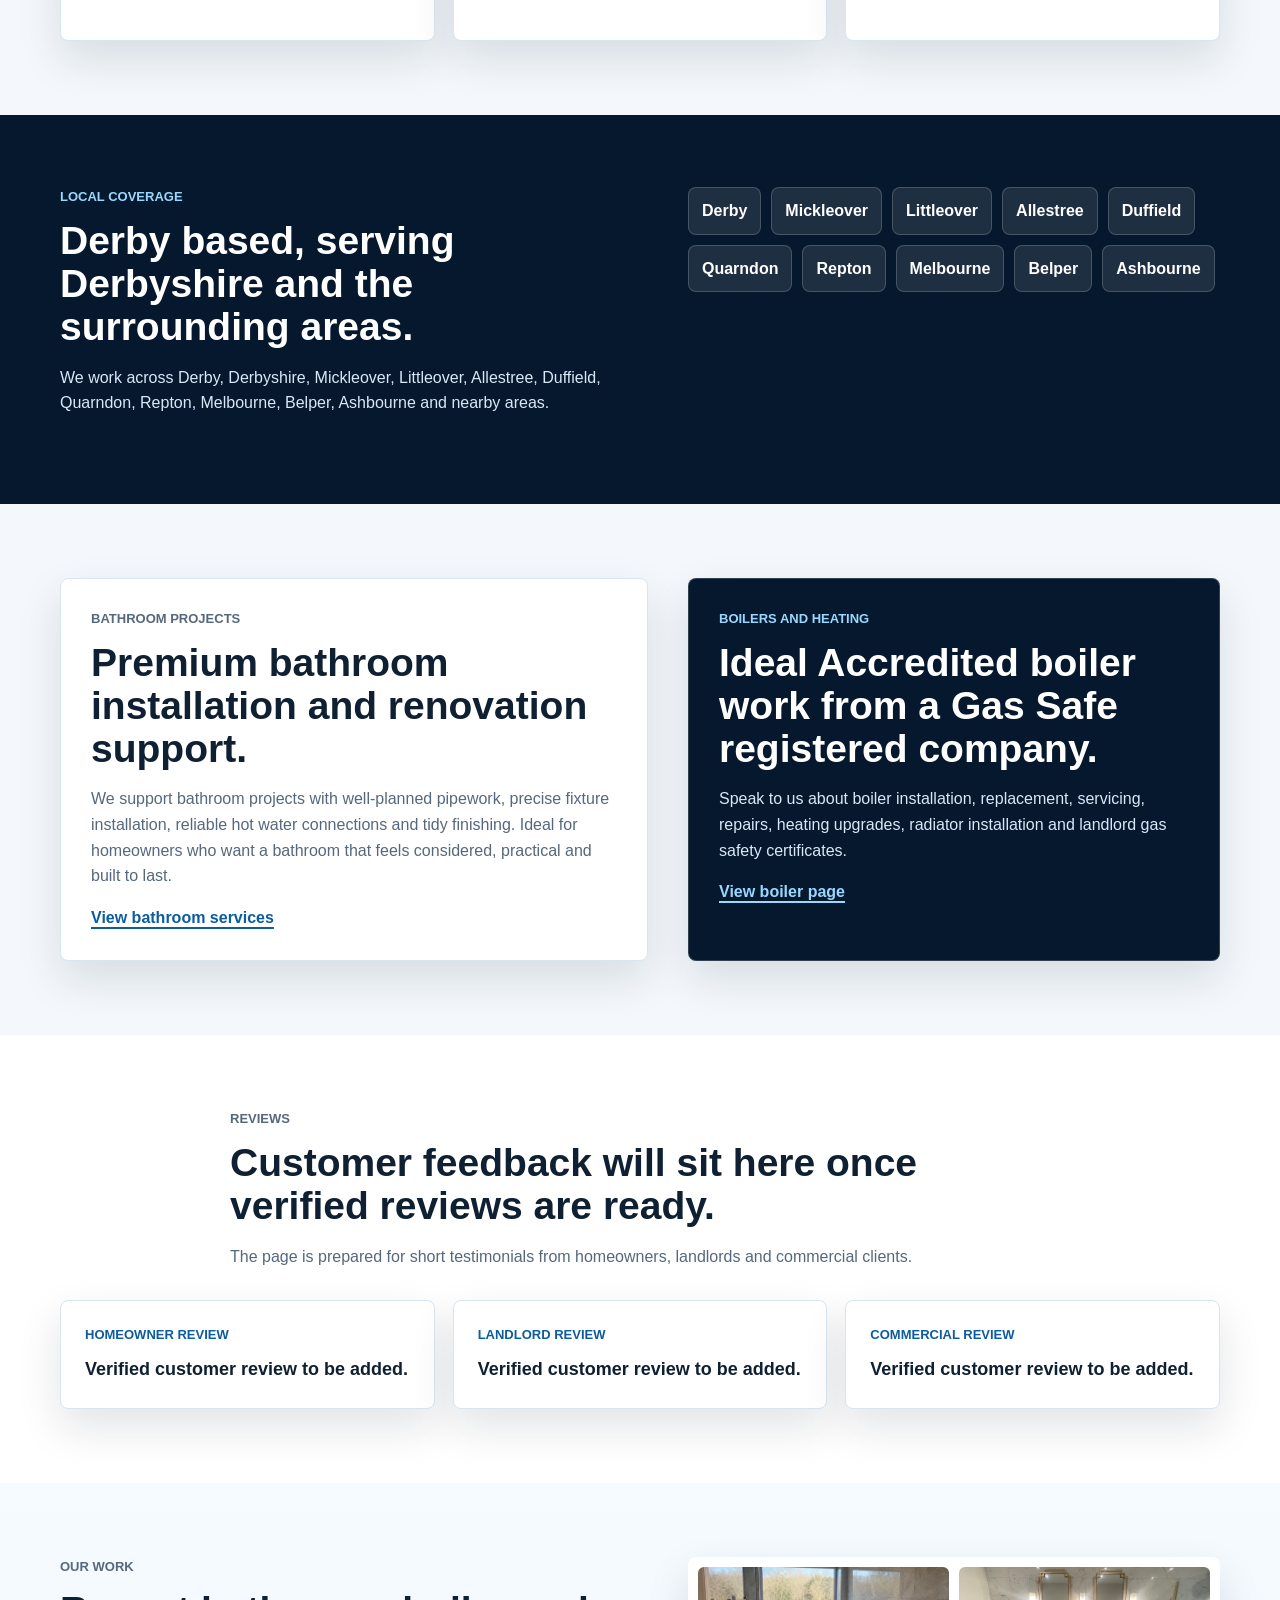
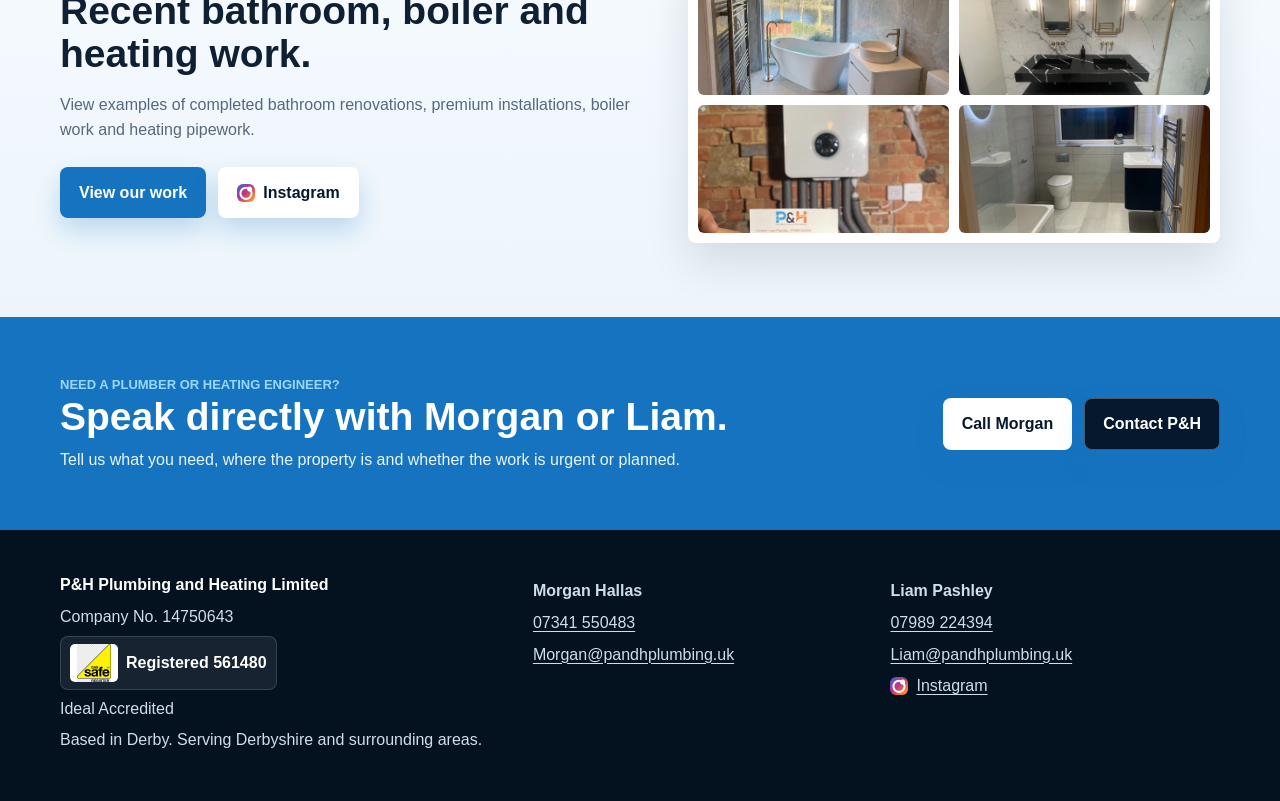
==== commit dc93c3b3: "Broaden boiler page SEO wording" ====
--- a/index.html
+++ b/index.html
@@ -5,54 +5,137 @@
   <meta name="viewport" content="width=device-width, initial-scale=1.0">
   <title>P&amp;H Plumbing and Heating Limited | Derby Plumbers &amp; Heating Engineers</title>
   <meta name="description" content="Premium plumbing, heating, boiler, Gas Safe and bathroom installation services in Derby, Derbyshire, Mickleover, Littleover, Allestree, Duffield, Belper, Ashbourne and surrounding areas.">
+  <link rel="canonical" href="https://pandhplumbing.uk/">
   <link rel="stylesheet" href="style.css?v=2">
   <script type="application/ld+json">
   {
     "@context": "https://schema.org",
-    "@type": "Plumber",
-    "name": "P&H Plumbing and Heating Limited",
-    "url": "https://pandhplumbing.uk",
-    "image": "https://pandhplumbing.uk/assets/work/luxury-bathroom-freestanding-bath.jpg",
-    "address": {
-      "@type": "PostalAddress",
-      "addressLocality": "Derby",
-      "addressRegion": "Derbyshire",
-      "addressCountry": "GB"
-    },
-    "identifier": [
-      "Company No. 14750643",
-      "Gas Safe Registration No. 561480"
-    ],
-    "areaServed": [
-      "Derby",
-      "Derbyshire",
-      "Mickleover",
-      "Littleover",
-      "Allestree",
-      "Duffield",
-      "Quarndon",
-      "Repton",
-      "Melbourne",
-      "Belper",
-      "Ashbourne"
-    ],
-    "sameAs": [
-      "https://www.instagram.com/ph_plumbing_and_heating_ltd?igsh=MWFsemRtNTBsbXM5dQ%3D%3D&utm_source=qr"
-    ],
-    "contactPoint": [
+    "@graph": [
       {
-        "@type": "ContactPoint",
-        "name": "Morgan Hallas",
-        "telephone": "+447341550483",
-        "email": "Morgan@pandhplumbing.uk",
-        "contactType": "customer enquiries"
+        "@type": "Plumber",
+        "@id": "https://pandhplumbing.uk/#business",
+        "name": "P&H Plumbing and Heating Limited",
+        "legalName": "P&H Plumbing and Heating Limited",
+        "url": "https://pandhplumbing.uk/",
+        "logo": "https://pandhplumbing.uk/assets/brand/ph-logo.png",
+        "image": [
+          "https://pandhplumbing.uk/assets/work/luxury-bathroom-freestanding-bath.jpg",
+          "https://pandhplumbing.uk/assets/work/marble-double-vanity-installation.jpg",
+          "https://pandhplumbing.uk/assets/boilers/ideal-boiler-installation.jpg"
+        ],
+        "telephone": [
+          "+447341550483",
+          "+447989224394"
+        ],
+        "email": [
+          "Morgan@pandhplumbing.uk",
+          "Liam@pandhplumbing.uk"
+        ],
+        "address": {
+          "@type": "PostalAddress",
+          "addressLocality": "Derby",
+          "addressRegion": "Derbyshire",
+          "addressCountry": "GB"
+        },
+        "areaServed": [
+          { "@type": "Place", "name": "Derby" },
+          { "@type": "Place", "name": "Derbyshire" },
+          { "@type": "Place", "name": "Mickleover" },
+          { "@type": "Place", "name": "Littleover" },
+          { "@type": "Place", "name": "Allestree" },
+          { "@type": "Place", "name": "Duffield" },
+          { "@type": "Place", "name": "Quarndon" },
+          { "@type": "Place", "name": "Repton" },
+          { "@type": "Place", "name": "Melbourne" },
+          { "@type": "Place", "name": "Belper" },
+          { "@type": "Place", "name": "Ashbourne" }
+        ],
+        "identifier": [
+          {
+            "@type": "PropertyValue",
+            "name": "Company number",
+            "value": "14750643"
+          },
+          {
+            "@type": "PropertyValue",
+            "name": "Gas Safe registration",
+            "value": "561480"
+          }
+        ],
+        "sameAs": [
+          "https://www.instagram.com/ph_plumbing_and_heating_ltd?igsh=MWFsemRtNTBsbXM5dQ%3D%3D&utm_source=qr"
+        ],
+        "contactPoint": [
+          {
+            "@type": "ContactPoint",
+            "name": "Morgan Hallas",
+            "telephone": "+447341550483",
+            "email": "Morgan@pandhplumbing.uk",
+            "contactType": "customer enquiries",
+            "areaServed": "GB"
+          },
+          {
+            "@type": "ContactPoint",
+            "name": "Liam Pashley",
+            "telephone": "+447989224394",
+            "email": "Liam@pandhplumbing.uk",
+            "contactType": "customer enquiries",
+            "areaServed": "GB"
+          }
+        ],
+        "makesOffer": [
+          {
+            "@type": "Offer",
+            "itemOffered": { "@type": "Service", "name": "Plumbing repairs" }
+          },
+          {
+            "@type": "Offer",
+            "itemOffered": { "@type": "Service", "name": "Boiler installation and servicing" }
+          },
+          {
+            "@type": "Offer",
+            "itemOffered": { "@type": "Service", "name": "Heating system repairs and upgrades" }
+          },
+          {
+            "@type": "Offer",
+            "itemOffered": { "@type": "Service", "name": "Bathroom renovations and premium bathroom installations" }
+          },
+          {
+            "@type": "Offer",
+            "itemOffered": { "@type": "Service", "name": "Commercial plumbing" }
+          }
+        ]
       },
       {
-        "@type": "ContactPoint",
-        "name": "Liam Pashley",
-        "telephone": "+447989224394",
-        "email": "Liam@pandhplumbing.uk",
-        "contactType": "customer enquiries"
+        "@type": "WebSite",
+        "@id": "https://pandhplumbing.uk/#website",
+        "url": "https://pandhplumbing.uk/",
+        "name": "P&H Plumbing and Heating Limited",
+        "publisher": { "@id": "https://pandhplumbing.uk/#business" }
+      },
+      {
+        "@type": "WebPage",
+        "@id": "https://pandhplumbing.uk/#webpage",
+        "url": "https://pandhplumbing.uk/",
+        "name": "P&H Plumbing and Heating Limited | Derby Plumbers & Heating Engineers",
+        "isPartOf": { "@id": "https://pandhplumbing.uk/#website" },
+        "about": { "@id": "https://pandhplumbing.uk/#business" },
+        "primaryImageOfPage": {
+          "@type": "ImageObject",
+          "url": "https://pandhplumbing.uk/assets/work/luxury-bathroom-freestanding-bath.jpg"
+        }
+      },
+      {
+        "@type": "BreadcrumbList",
+        "@id": "https://pandhplumbing.uk/#breadcrumb",
+        "itemListElement": [
+          {
+            "@type": "ListItem",
+            "position": 1,
+            "name": "Home",
+            "item": "https://pandhplumbing.uk/"
+          }
+        ]
       }
     ]
   }
@@ -168,7 +251,7 @@
         <span class="service-icon" aria-hidden="true">02</span>
         <h3>Boilers and gas</h3>
         <p>Boiler installation, boiler replacement, boiler servicing, boiler repairs and Gas Safe work by registration 561480.</p>
-        <a class="text-link" href="boilers.html">Ideal boiler services</a>
+        <a class="text-link" href="boilers.html">Boiler services</a>
       </article>
 
       <article class="service-card">
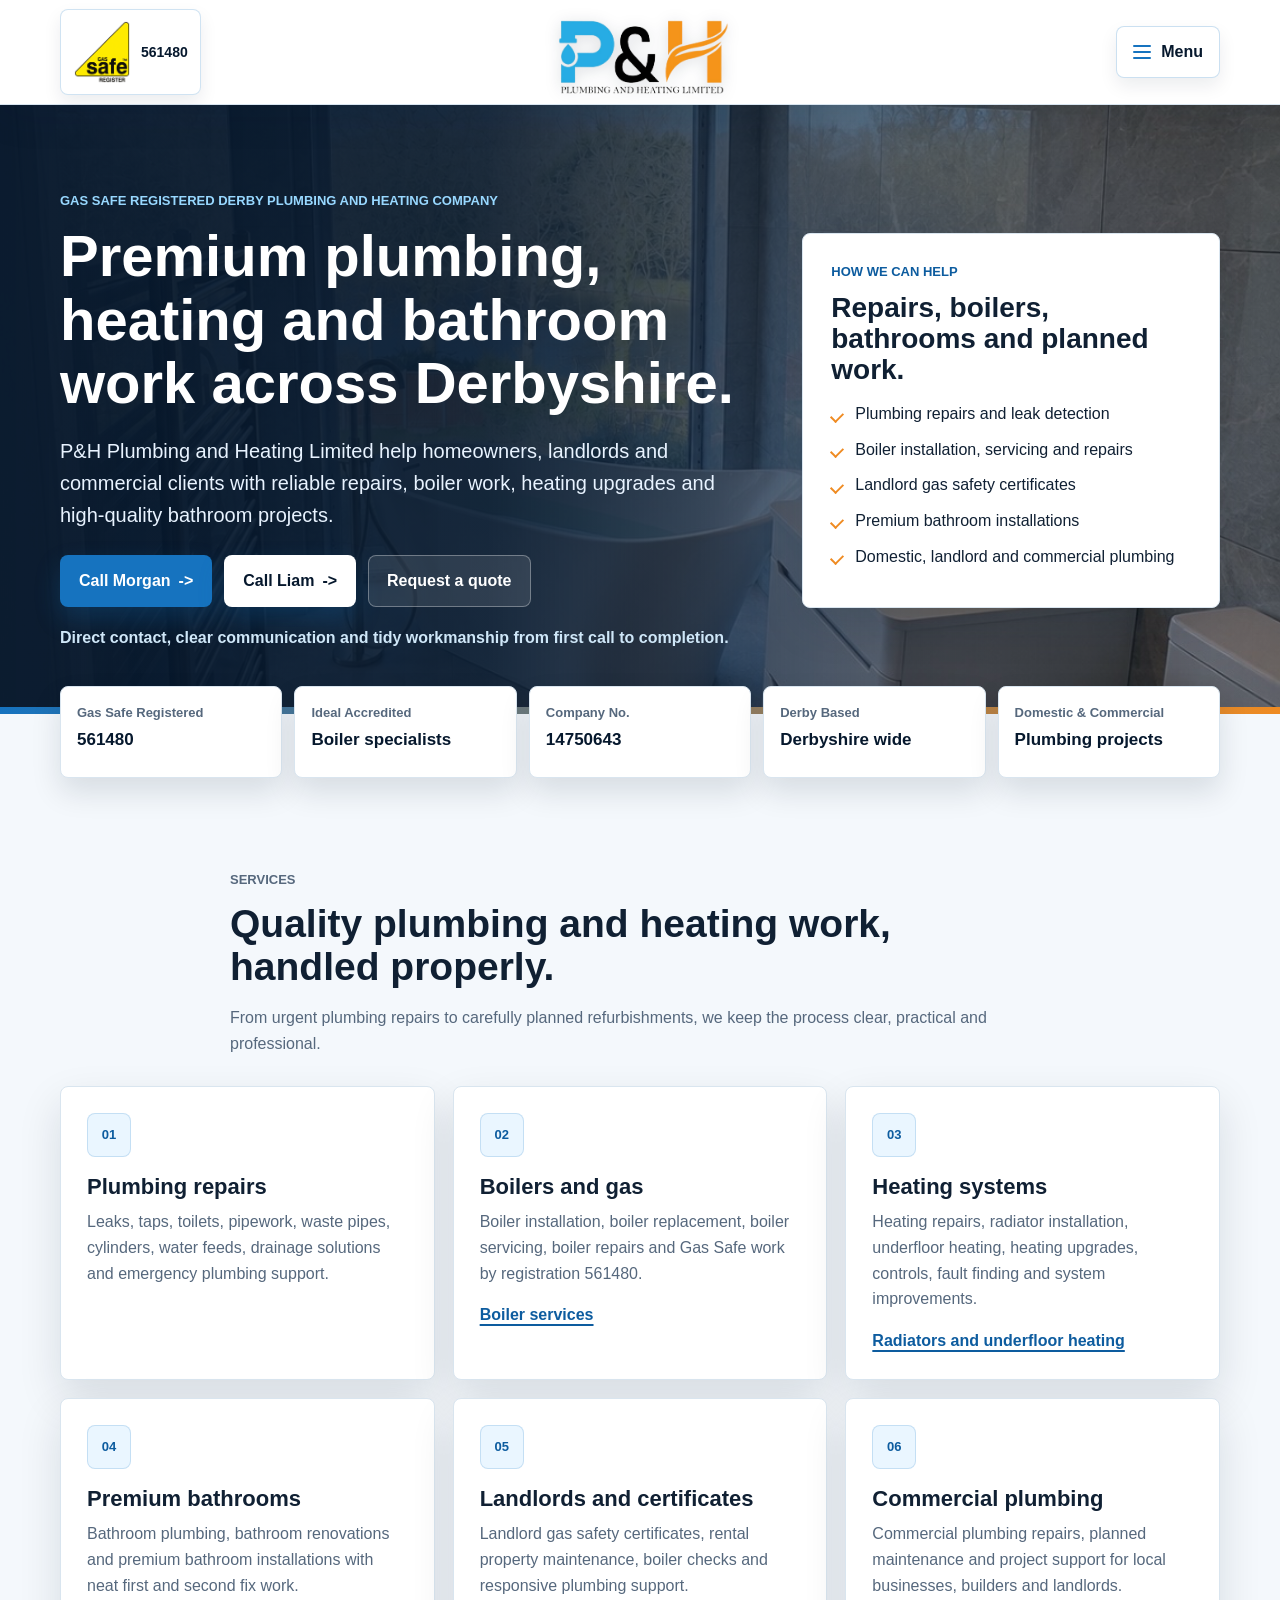
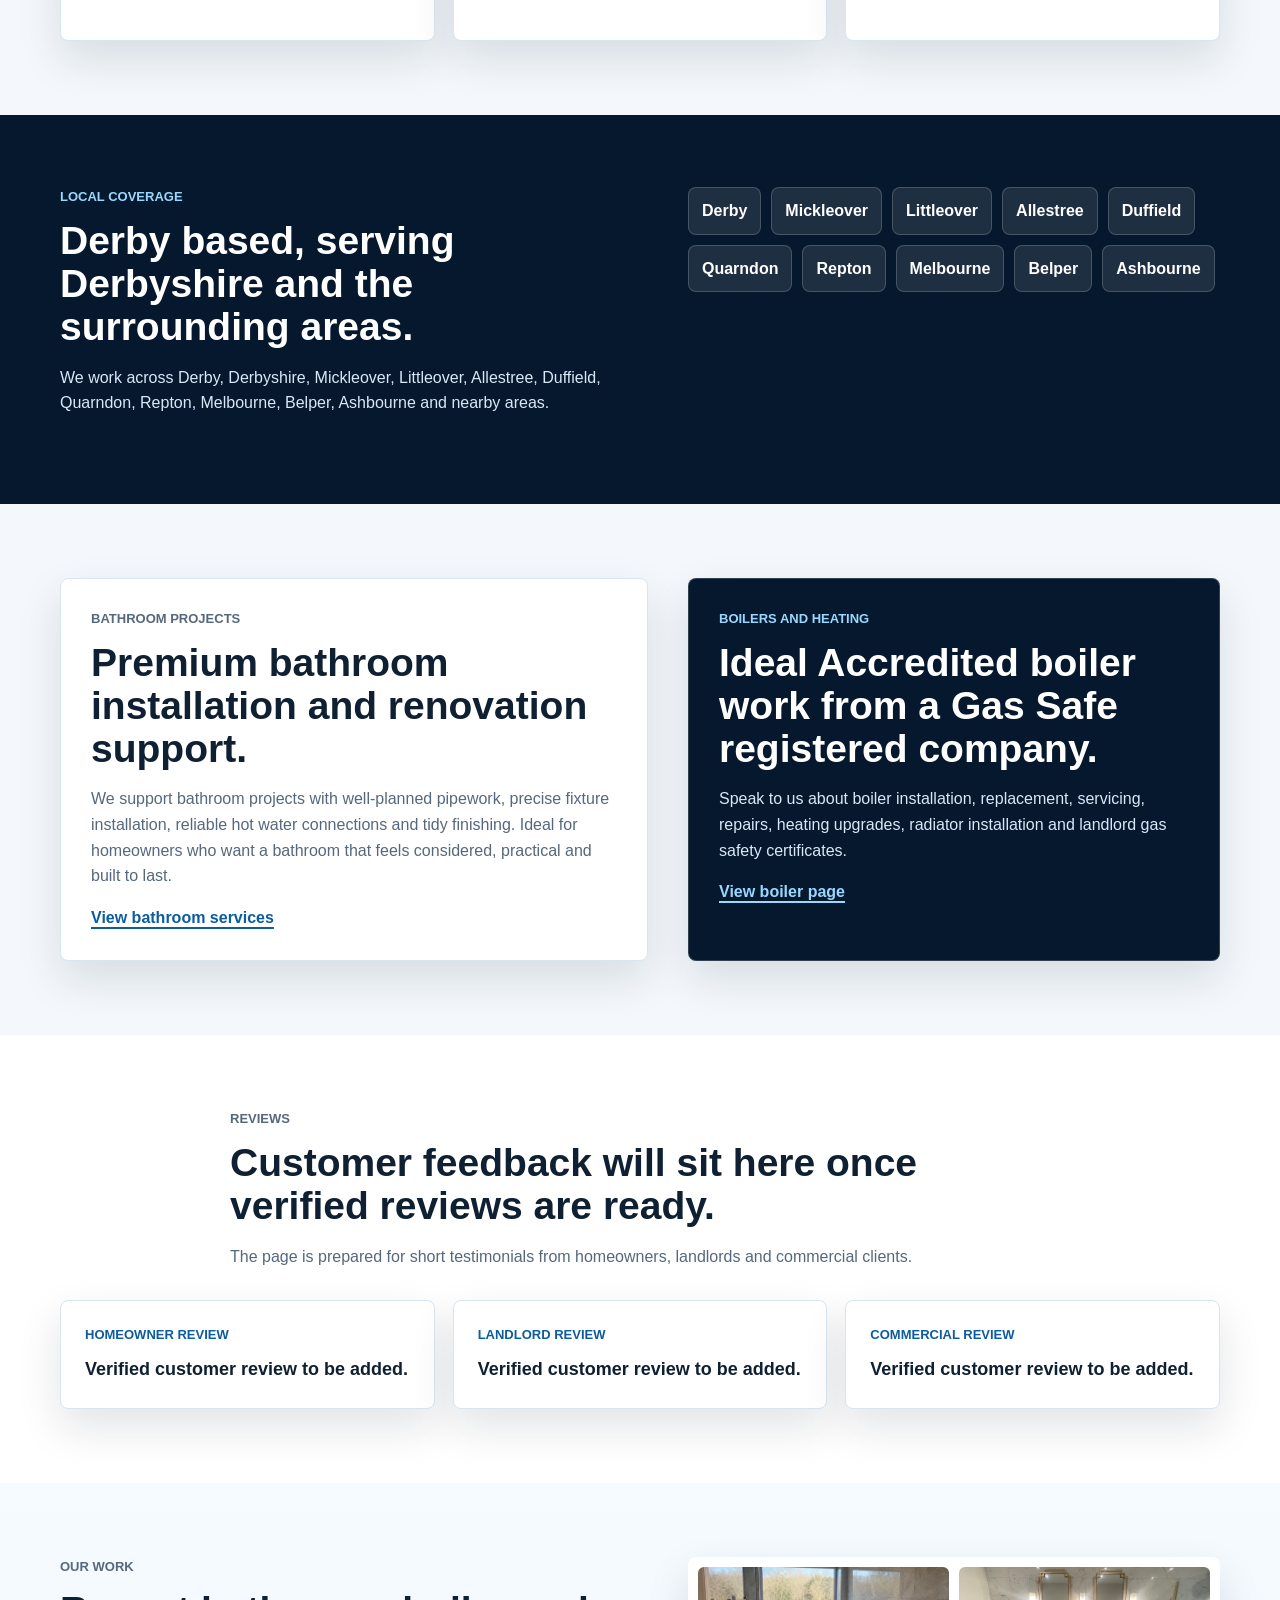
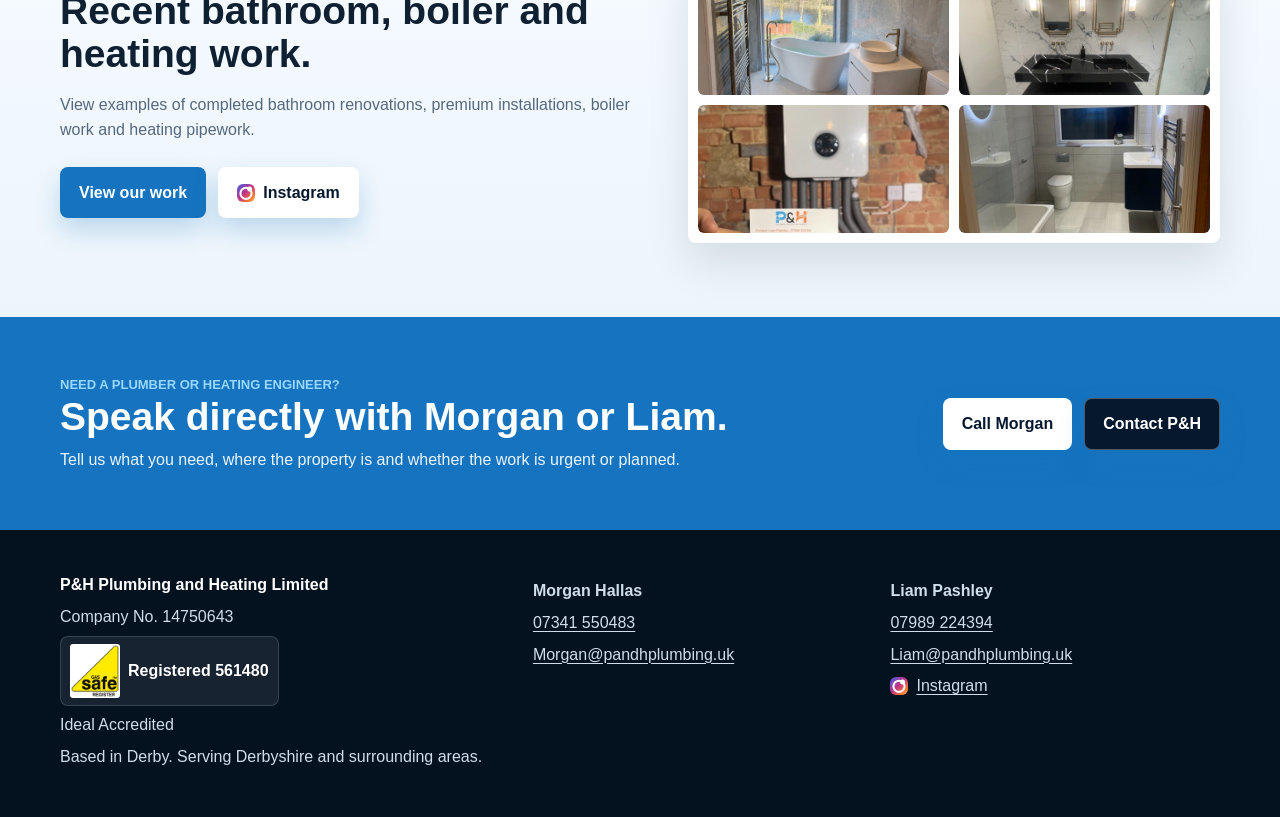
==== commit 58ed87b0: "Use transparent Gas Safe logo" ====
--- a/index.html
+++ b/index.html
@@ -146,7 +146,7 @@
 <header class="site-header">
   <div class="wrap header-shell">
     <a class="header-cert" href="contact.html" aria-label="Gas Safe registered number 561480">
-      <img src="assets/brand/gas-safe-register.jpg" alt="Gas Safe Register">
+      <img src="assets/brand/gas-safe-register.png" alt="Gas Safe Register">
       <strong>561480</strong>
     </a>
 
@@ -397,7 +397,7 @@
     <div>
       <strong>P&amp;H Plumbing and Heating Limited</strong>
       <p>Company No. 14750643</p>
-      <p><span class="footer-cert"><img src="assets/brand/gas-safe-register.jpg" alt="Gas Safe Register"> Registered 561480</span></p>
+      <p><span class="footer-cert"><img src="assets/brand/gas-safe-register.png" alt="Gas Safe Register"> Registered 561480</span></p>
       <p>Ideal Accredited</p>
       <p>Based in Derby. Serving Derbyshire and surrounding areas.</p>
     </div>
--- a/style.css
+++ b/style.css
@@ -104,11 +104,9 @@
 }
 
 .header-cert img {
-  width: 56px;
-  height: 46px;
-  object-fit: contain;
-  border-radius: 5px;
-  background: #ffffff;
+  display: block;
+  width: 58px;
+  height: auto;
 }
 
 .header-cert strong {
@@ -882,10 +880,10 @@
 }
 
 .footer-cert img {
-  width: 48px;
-  height: 38px;
-  object-fit: contain;
-  border-radius: 5px;
+  display: block;
+  width: 50px;
+  height: auto;
+  border-radius: 3px;
   background: #ffffff;
 }
 
@@ -957,8 +955,7 @@
   }
 
   .header-cert img {
-    width: 48px;
-    height: 38px;
+    width: 54px;
   }
 
   .header-cert strong,
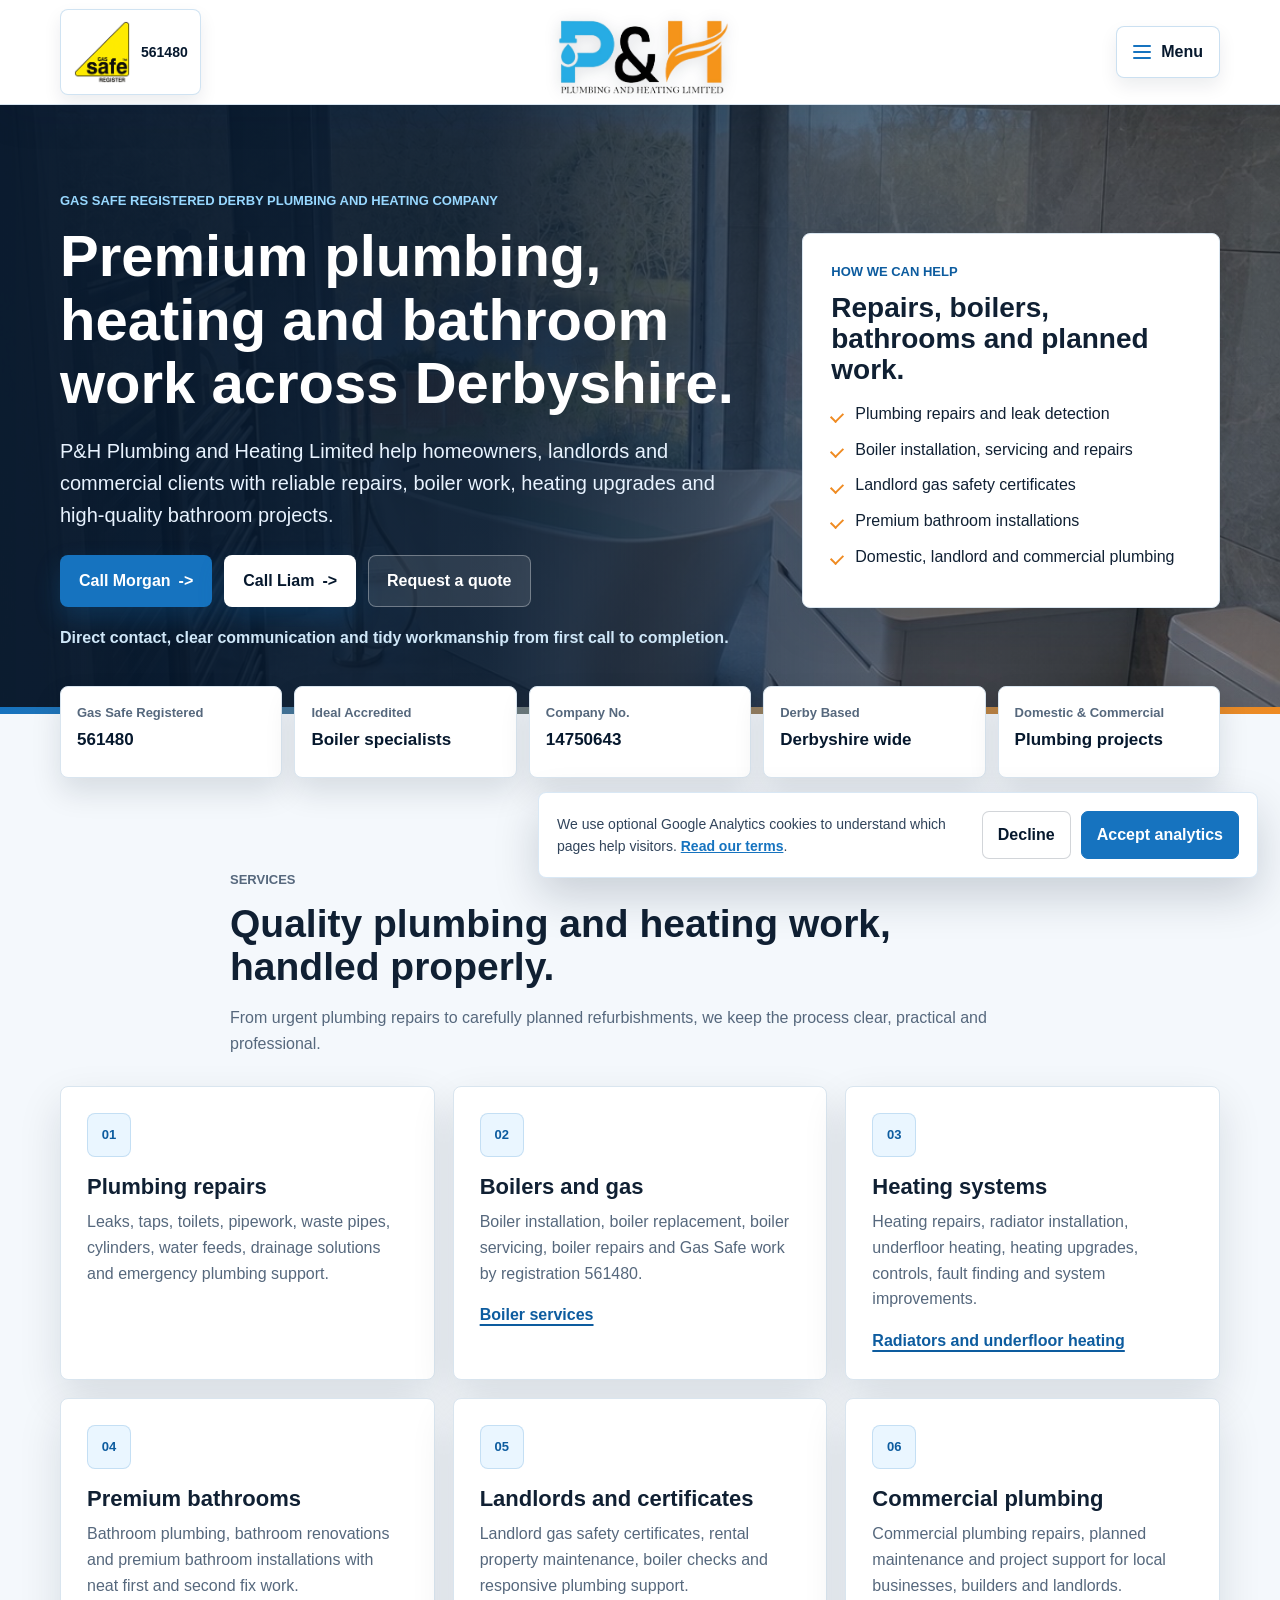
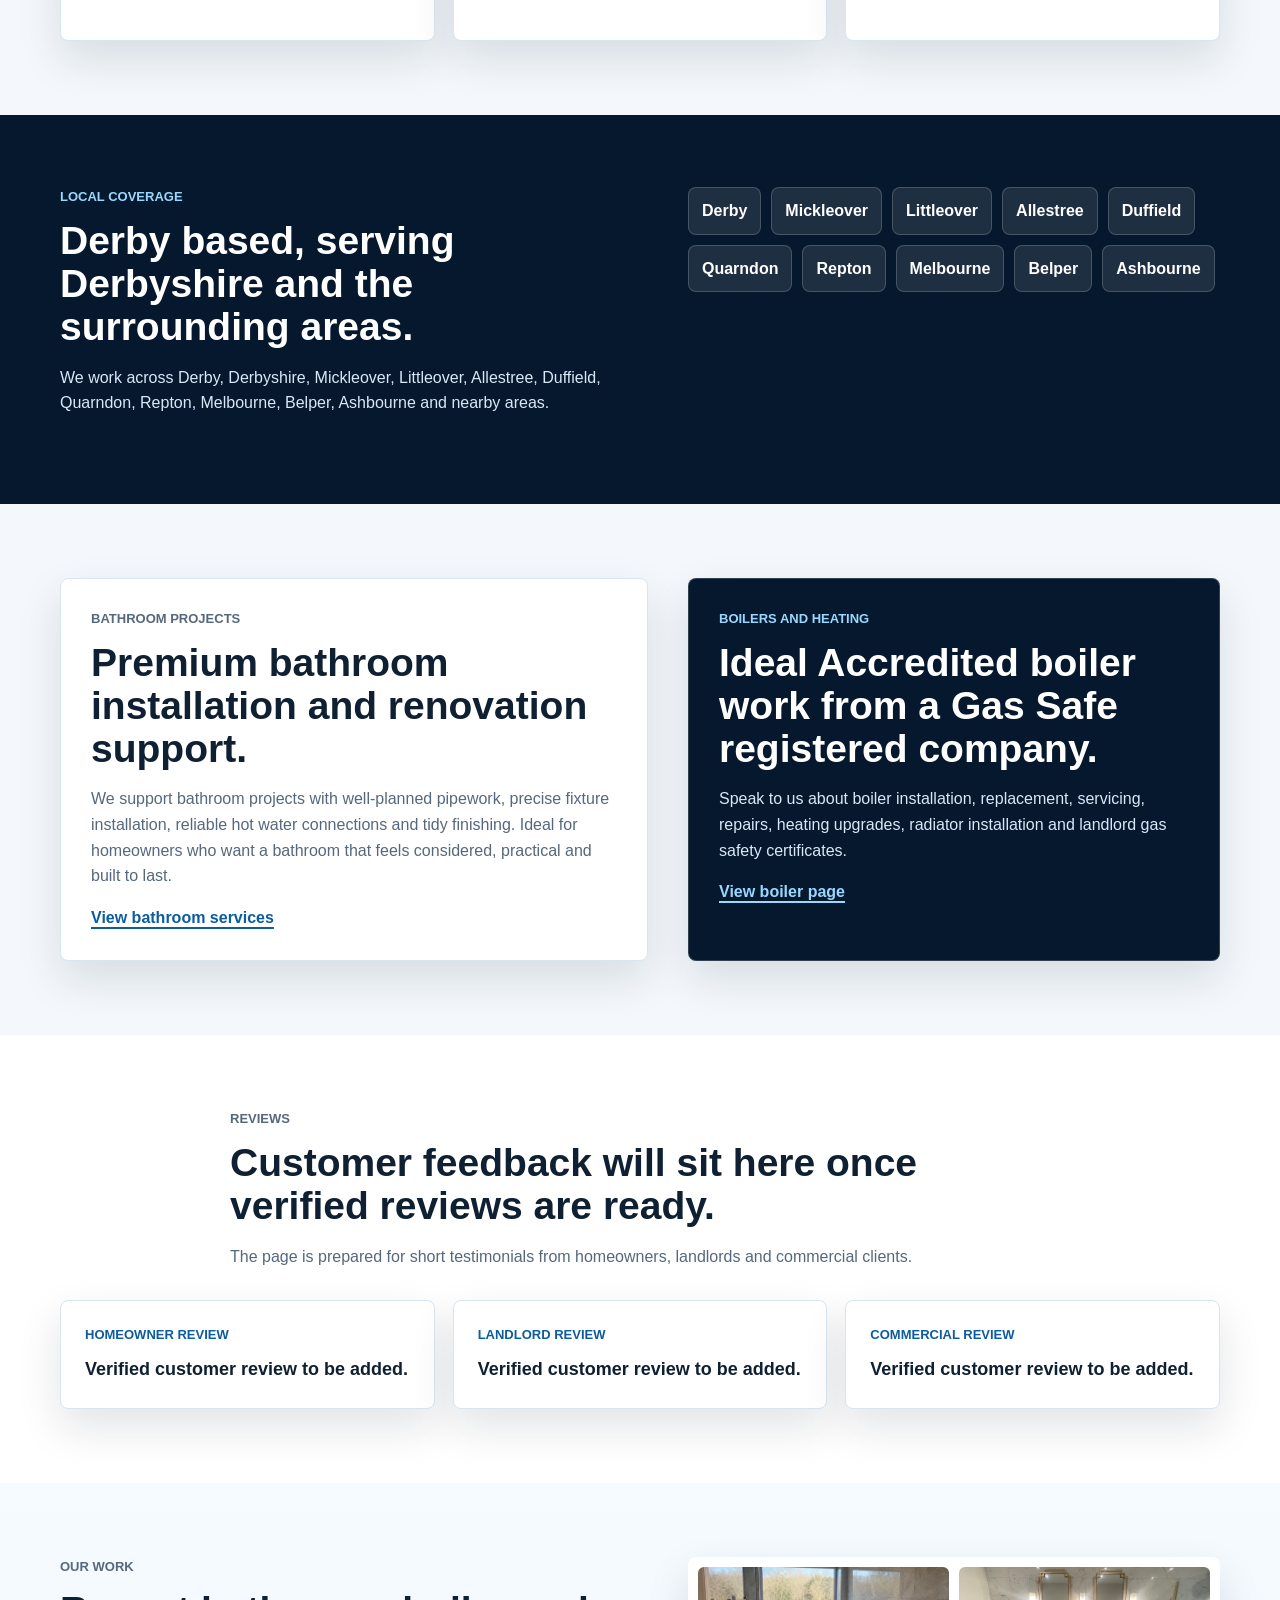
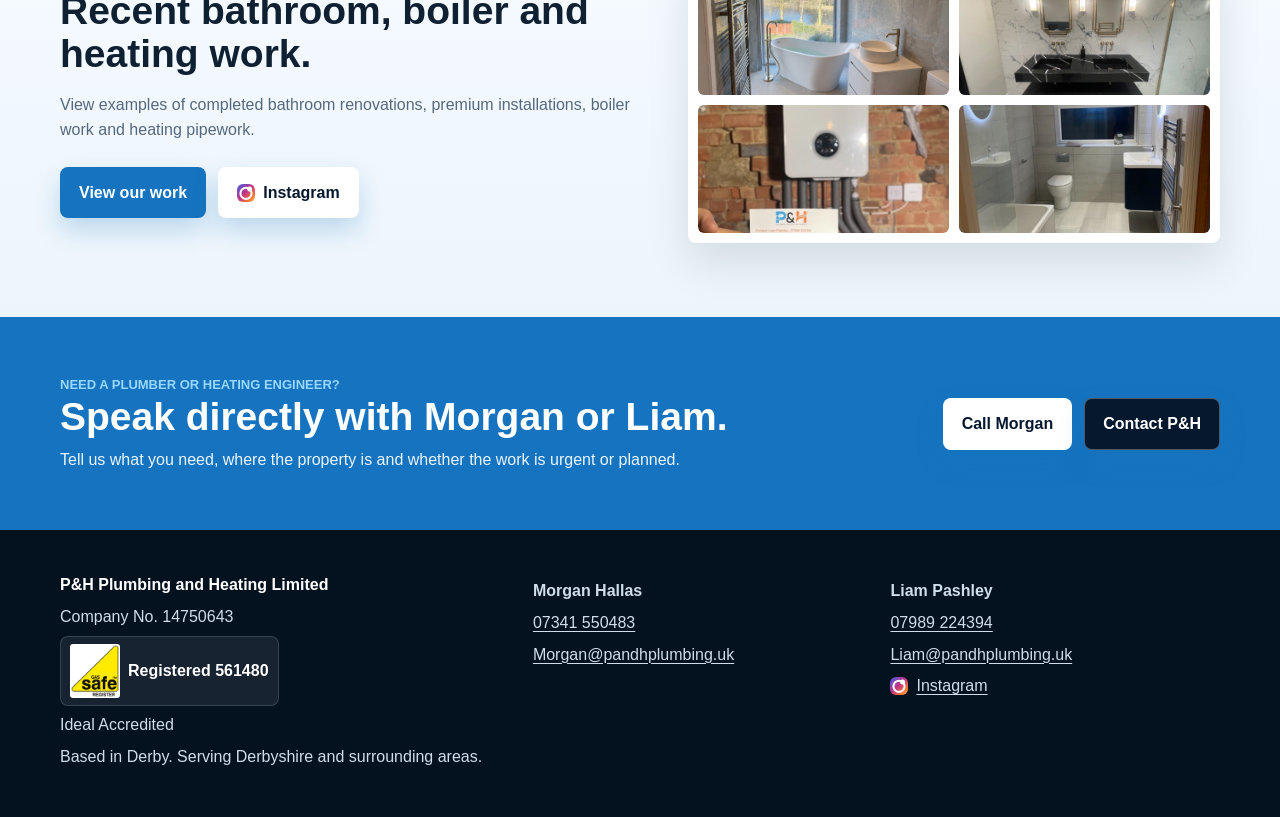
==== commit dfe3d711: "Add GA4 analytics consent setup" ====
--- a/index.html
+++ b/index.html
@@ -3,6 +3,8 @@
 <head>
   <meta charset="UTF-8">
   <meta name="viewport" content="width=device-width, initial-scale=1.0">
+  <meta name="google-analytics-id" content="G-J2B5WZ7E0H">
+  <script src="assets/js/analytics.js" defer></script>
   <title>P&amp;H Plumbing and Heating Limited | Derby Plumbers &amp; Heating Engineers</title>
   <meta name="description" content="Premium plumbing, heating, boiler, Gas Safe and bathroom installation services in Derby, Derbyshire, Mickleover, Littleover, Allestree, Duffield, Belper, Ashbourne and surrounding areas.">
   <link rel="canonical" href="https://pandhplumbing.uk/">
--- a/style.css
+++ b/style.css
@@ -893,6 +893,67 @@
   gap: 8px;
 }
 
+.cookie-banner {
+  position: fixed;
+  right: 22px;
+  bottom: 22px;
+  z-index: 50;
+  display: grid;
+  grid-template-columns: minmax(0, 1fr) auto;
+  gap: 18px;
+  align-items: center;
+  width: min(720px, calc(100vw - 44px));
+  padding: 18px;
+  border: 1px solid rgba(22, 115, 191, 0.16);
+  border-radius: var(--radius);
+  background: #ffffff;
+  box-shadow: 0 18px 45px rgba(6, 24, 45, 0.18);
+}
+
+.cookie-banner p {
+  margin: 0;
+  color: #31445b;
+  font-size: 14px;
+}
+
+.cookie-banner a {
+  color: var(--blue);
+  font-weight: 800;
+}
+
+.cookie-actions {
+  display: flex;
+  gap: 10px;
+  align-items: center;
+}
+
+.cookie-btn {
+  display: inline-flex;
+  align-items: center;
+  justify-content: center;
+  min-height: 42px;
+  padding: 10px 15px;
+  border: 1px solid var(--blue);
+  border-radius: 7px;
+  background: var(--blue);
+  color: #ffffff;
+  font: inherit;
+  font-weight: 900;
+  cursor: pointer;
+}
+
+.cookie-btn-alt {
+  background: #ffffff;
+  color: var(--navy);
+  border-color: rgba(6, 24, 45, 0.18);
+}
+
+.cookie-btn:hover,
+.cookie-btn:focus-visible {
+  transform: translateY(-1px);
+  outline: none;
+}
+
 @media (max-width: 980px) {
   .header-shell {
     grid-template-columns: 1fr auto 1fr;
@@ -1064,4 +1125,16 @@
   .mini-gallery img {
     height: 112px;
   }
-}
+
+  .cookie-banner {
+    right: 14px;
+    bottom: 14px;
+    grid-template-columns: 1fr;
+    width: calc(100vw - 28px);
+  }
+
+  .cookie-actions {
+    display: grid;
+    grid-template-columns: 1fr;
+  }
+}
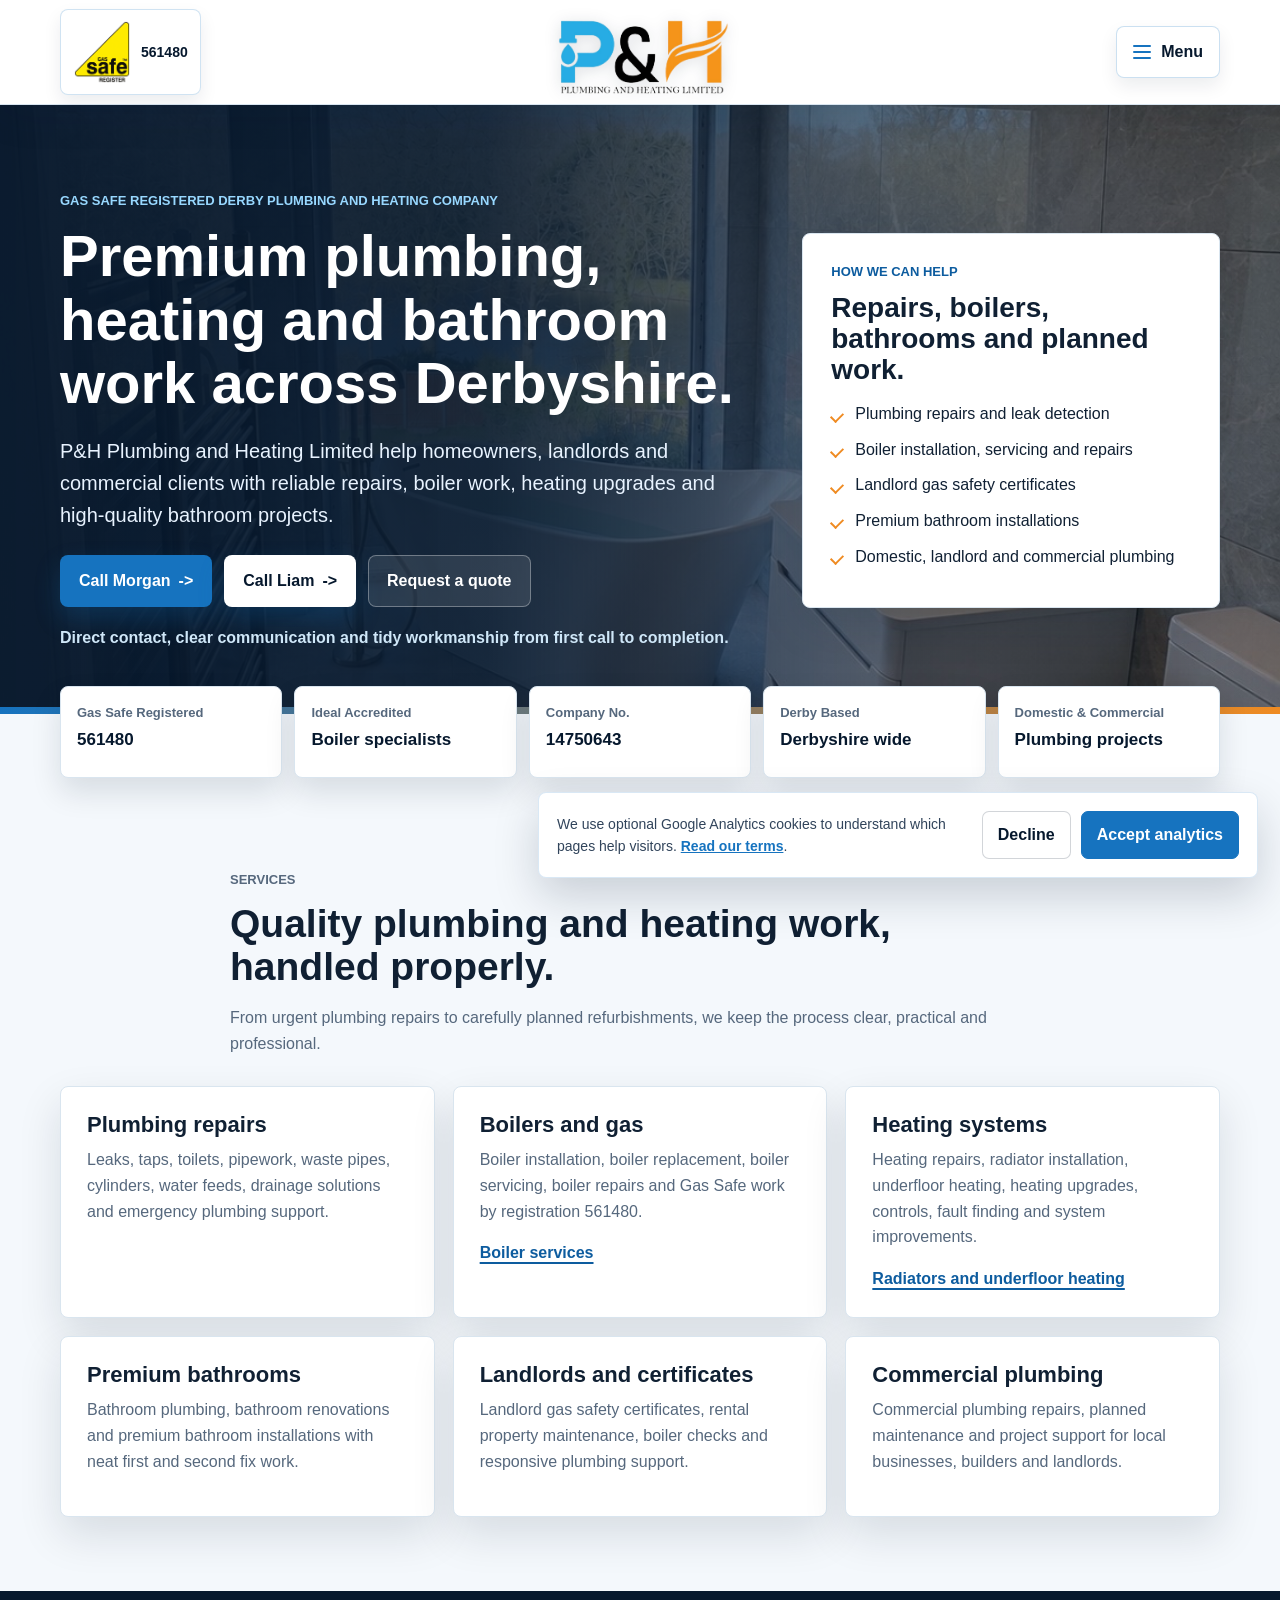
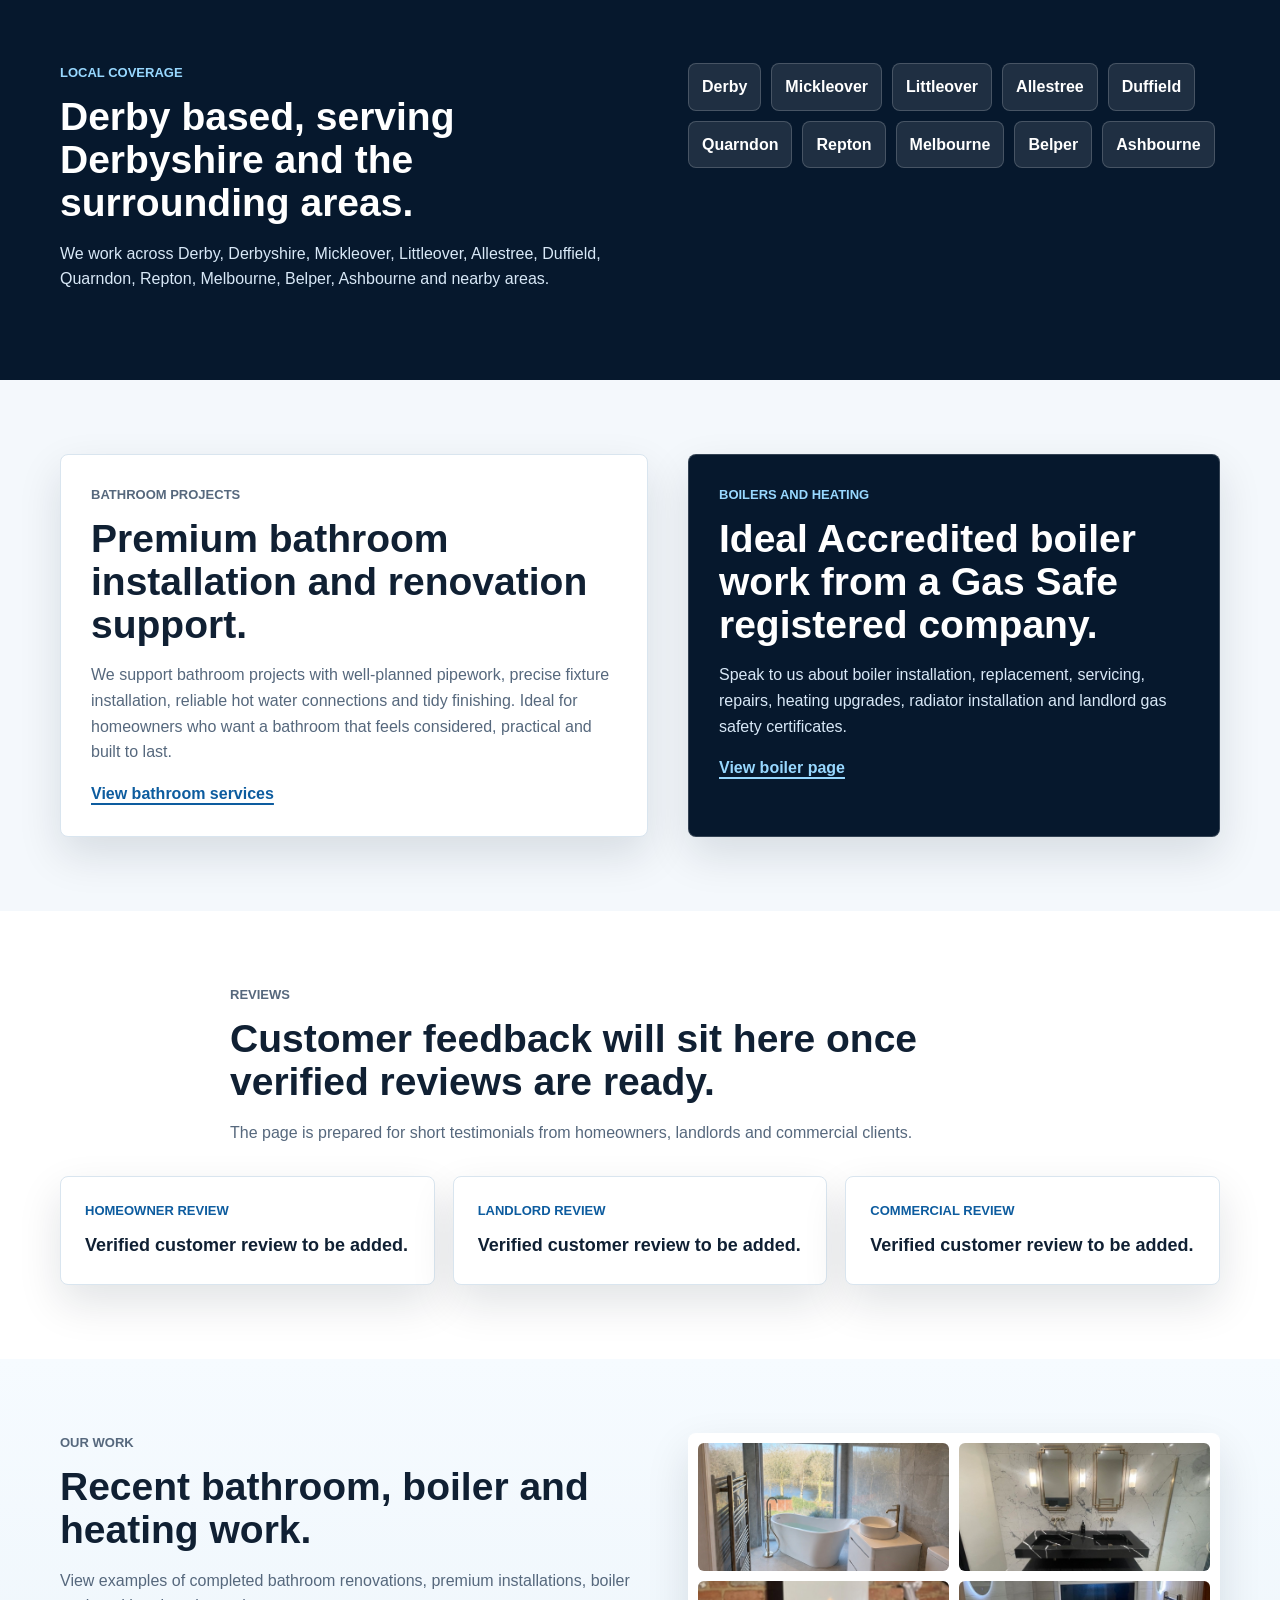
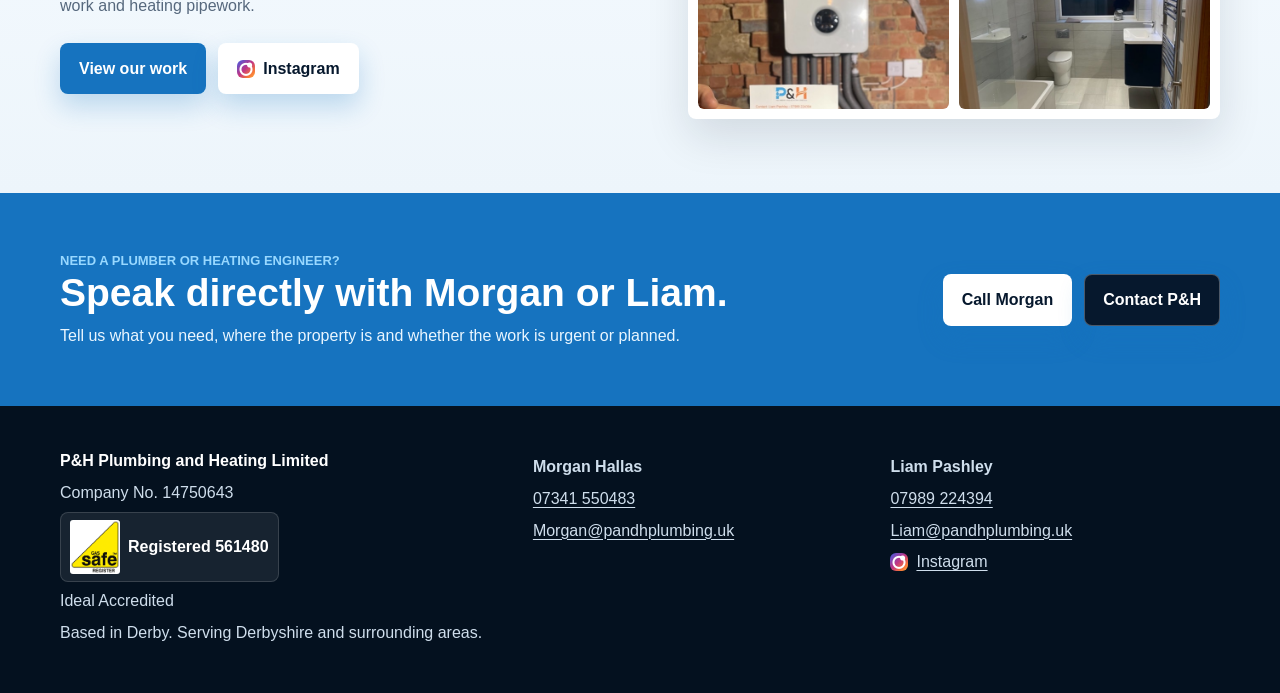
==== commit 3d99895d: "Refine radiator page imagery" ====
--- a/index.html
+++ b/index.html
@@ -244,39 +244,33 @@
 
     <div class="wrap service-grid">
       <article class="service-card">
-        <span class="service-icon" aria-hidden="true">01</span>
         <h3>Plumbing repairs</h3>
         <p>Leaks, taps, toilets, pipework, waste pipes, cylinders, water feeds, drainage solutions and emergency plumbing support.</p>
       </article>
 
       <article class="service-card">
-        <span class="service-icon" aria-hidden="true">02</span>
         <h3>Boilers and gas</h3>
         <p>Boiler installation, boiler replacement, boiler servicing, boiler repairs and Gas Safe work by registration 561480.</p>
         <a class="text-link" href="boilers.html">Boiler services</a>
       </article>
 
       <article class="service-card">
-        <span class="service-icon" aria-hidden="true">03</span>
         <h3>Heating systems</h3>
         <p>Heating repairs, radiator installation, underfloor heating, heating upgrades, controls, fault finding and system improvements.</p>
         <a class="text-link" href="radiators.html">Radiators and underfloor heating</a>
       </article>
 
       <article class="service-card">
-        <span class="service-icon" aria-hidden="true">04</span>
         <h3>Premium bathrooms</h3>
         <p>Bathroom plumbing, bathroom renovations and premium bathroom installations with neat first and second fix work.</p>
       </article>
 
       <article class="service-card">
-        <span class="service-icon" aria-hidden="true">05</span>
         <h3>Landlords and certificates</h3>
         <p>Landlord gas safety certificates, rental property maintenance, boiler checks and responsive plumbing support.</p>
       </article>
 
       <article class="service-card">
-        <span class="service-icon" aria-hidden="true">06</span>
         <h3>Commercial plumbing</h3>
         <p>Commercial plumbing repairs, planned maintenance and project support for local businesses, builders and landlords.</p>
       </article>
--- a/style.css
+++ b/style.css
@@ -386,6 +386,16 @@
   object-fit: cover;
 }
 
+.ufh-photo-card {
+  min-height: 0;
+  height: 300px;
+}
+
+.ufh-photo-card img {
+  min-height: 0;
+  object-position: center 58%;
+}
+
 .image-collage {
   display: grid;
   grid-template-columns: repeat(2, minmax(0, 1fr));
@@ -408,7 +418,10 @@
 }
 
 .radiator-collage img {
-  object-position: center 48%;
+  height: 255px;
+  object-fit: contain;
+  object-position: center;
+  background: #f6f8fb;
 }
 
 .hero-panel h2 {
@@ -654,6 +667,12 @@
   border-radius: 6px;
 }
 
+.radiator-preview img {
+  height: 210px;
+  object-fit: contain;
+  background: #f6f8fb;
+}
+
 .process-gallery {
   display: grid;
   grid-template-columns: repeat(3, minmax(0, 1fr));
@@ -1095,6 +1114,15 @@
     height: 150px;
   }
 
+  .radiator-collage img {
+    height: 220px;
+    object-fit: contain;
+  }
+
+  .ufh-photo-card {
+    height: 240px;
+  }
+
   .trust-strip {
     margin-top: 0;
     padding-top: 14px;
@@ -1124,6 +1152,11 @@
 
   .mini-gallery img {
     height: 112px;
+  }
+
+  .radiator-preview img {
+    height: 180px;
+    object-fit: contain;
   }
 
   .cookie-banner {
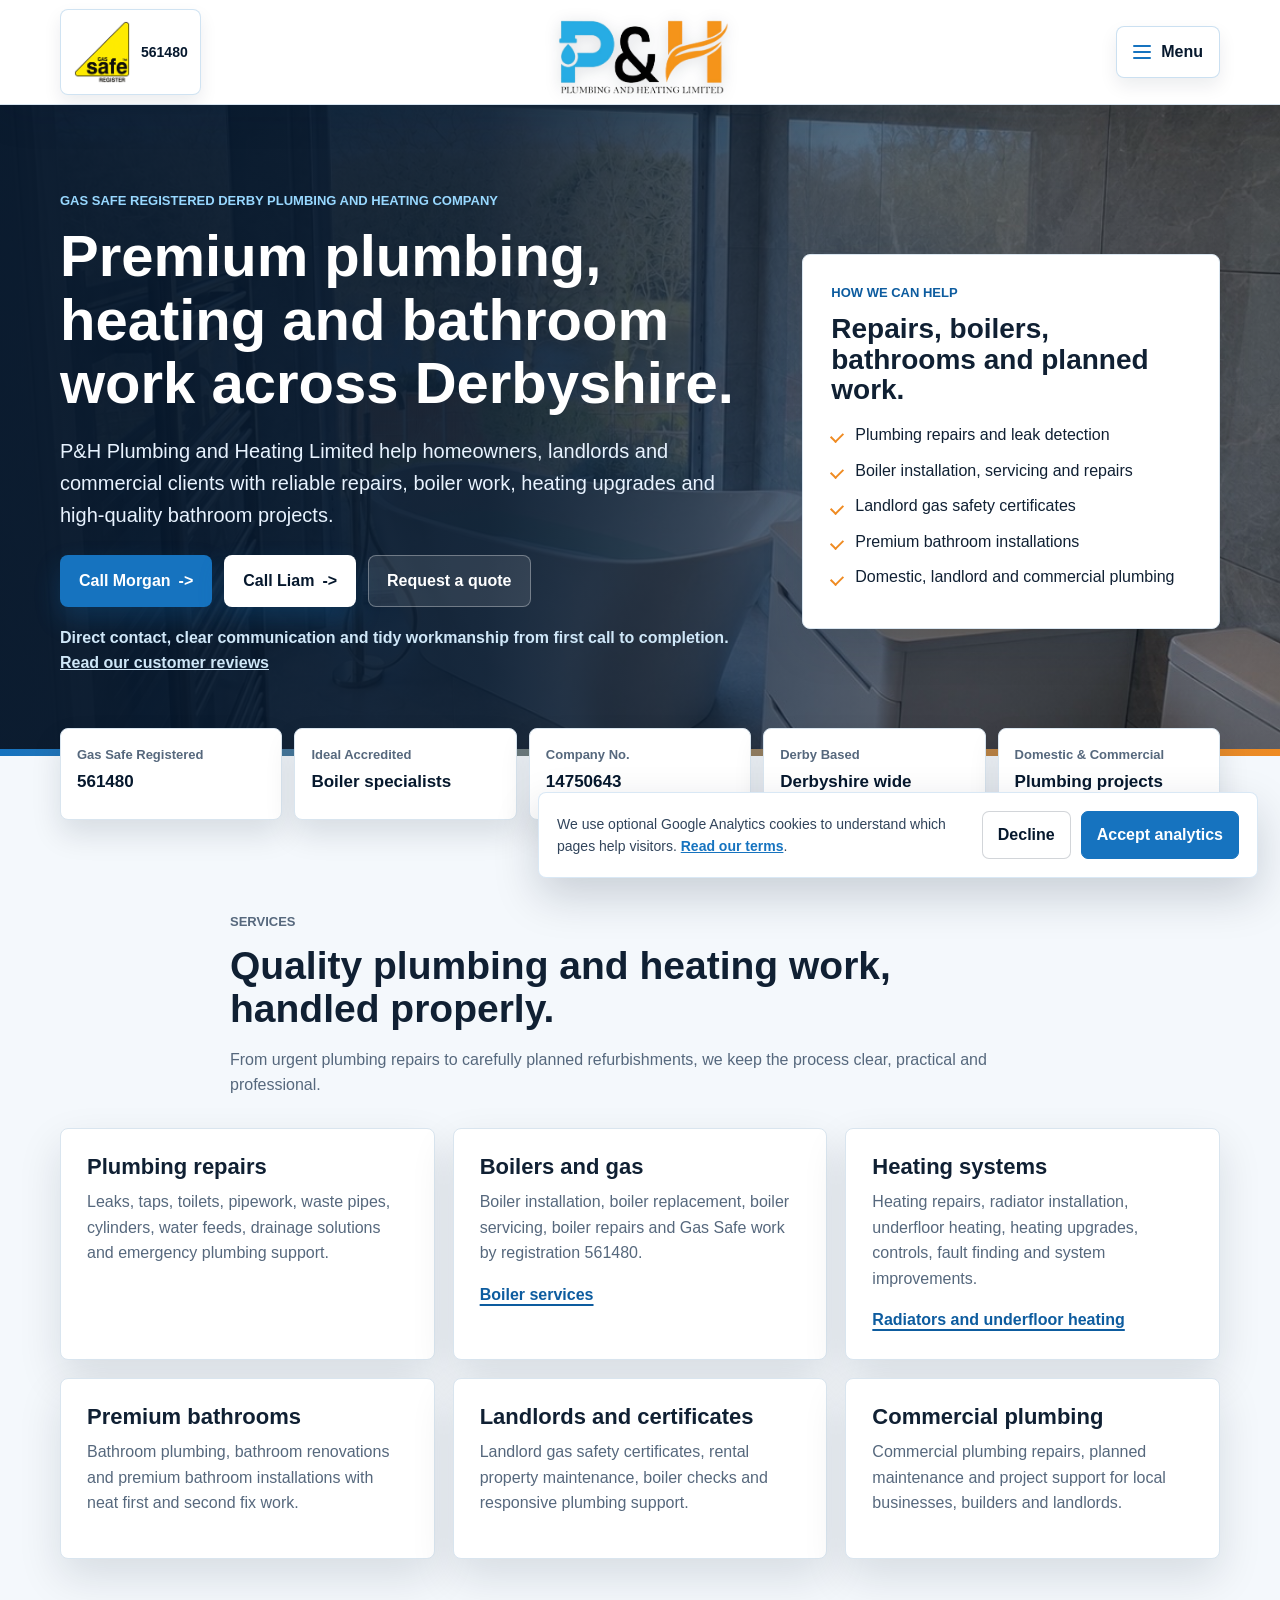
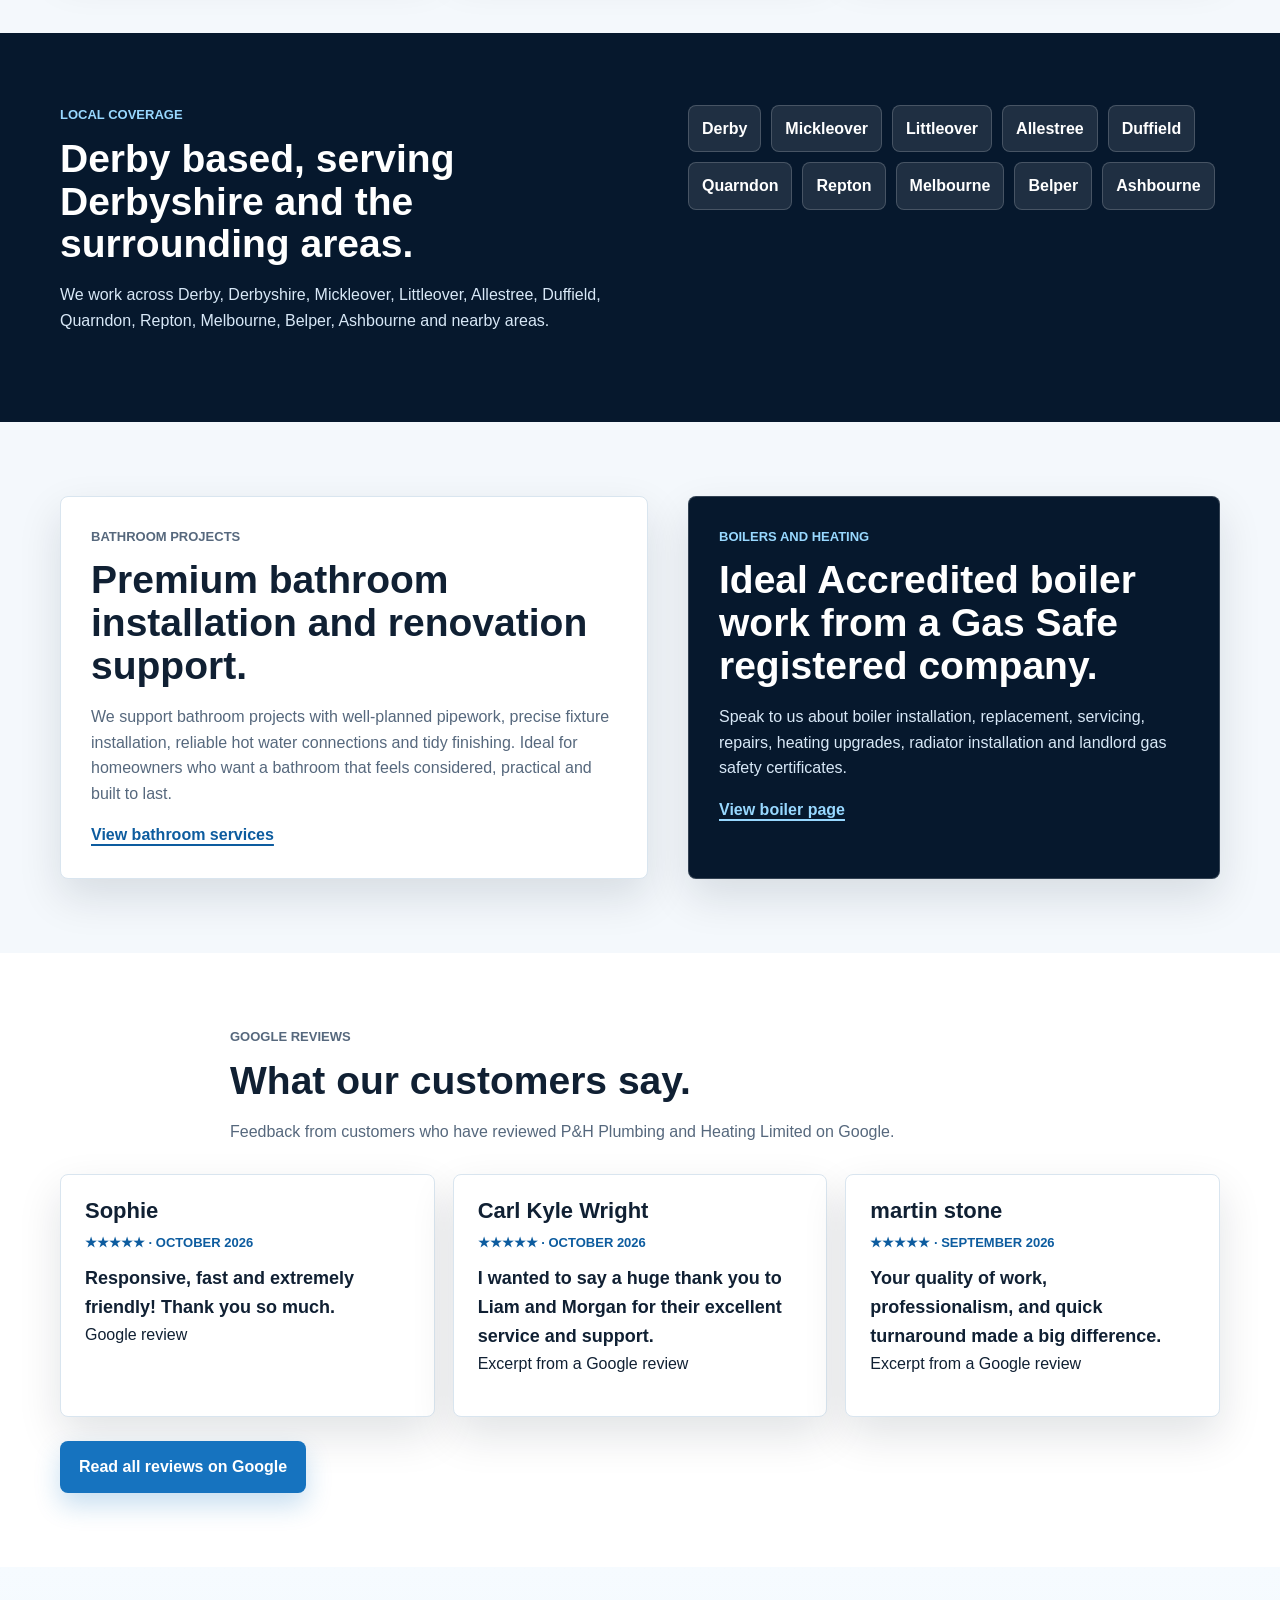
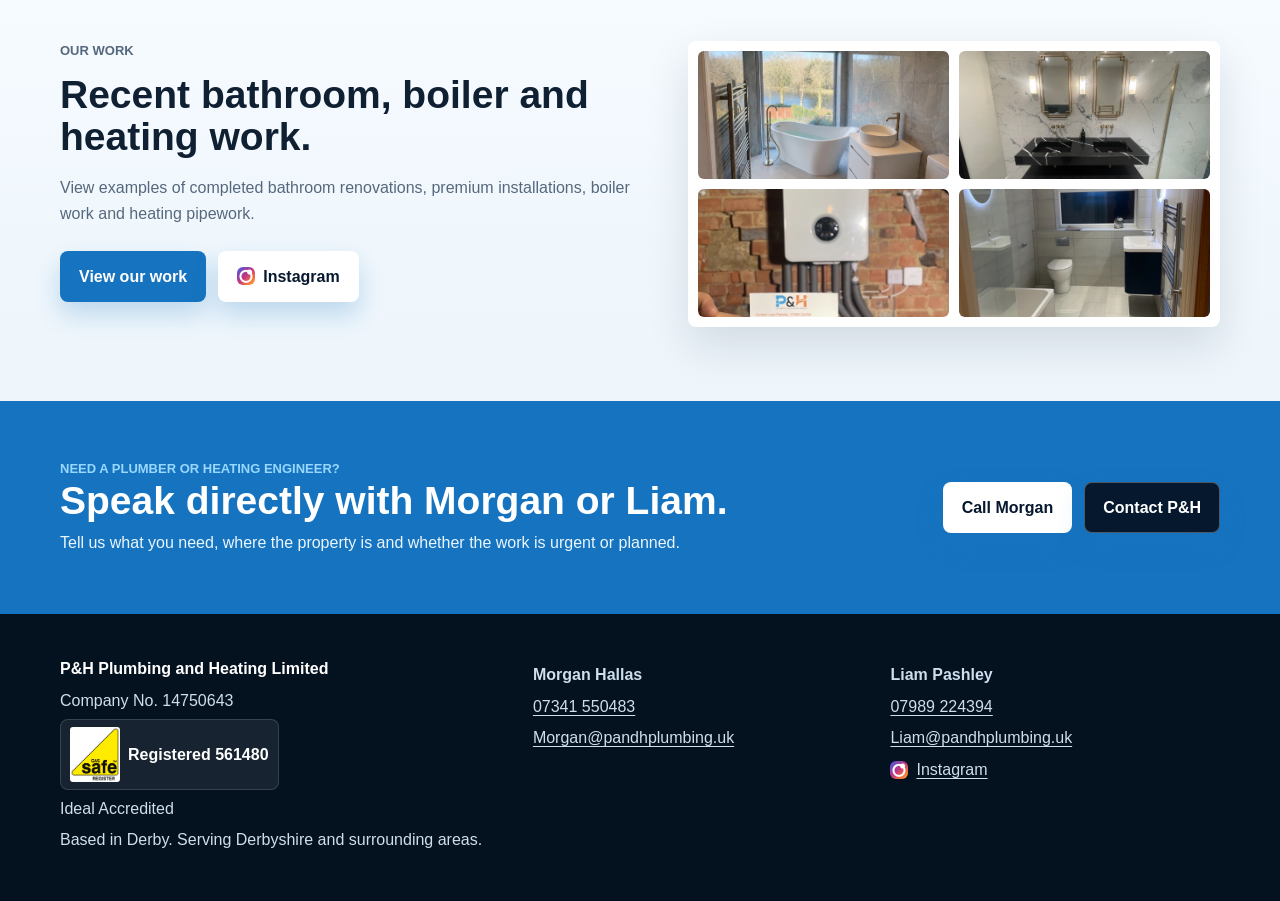
==== commit 28e15781: "Replace placeholder testimonials with verified Google review excerpts and profile link" ====
--- a/index.html
+++ b/index.html
@@ -65,6 +65,7 @@
           }
         ],
         "sameAs": [
+          "https://maps.app.goo.gl/NiJr9b7BbGczXxXUA",
           "https://www.instagram.com/ph_plumbing_and_heating_ltd?igsh=MWFsemRtNTBsbXM5dQ%3D%3D&utm_source=qr"
         ],
         "contactPoint": [
@@ -191,6 +192,7 @@
           <a class="btn btn-ghost" href="contact.html">Request a quote</a>
         </div>
         <p class="hero-note">Direct contact, clear communication and tidy workmanship from first call to completion.</p>
+        <p><a class="hero-note" href="#reviews">Read our customer reviews</a></p>
       </div>
 
       <aside class="hero-panel" aria-label="Quick service summary">
@@ -326,27 +328,36 @@
     </div>
   </section>
 
-  <section class="section reviews-section">
+  <section class="section reviews-section" id="reviews" aria-labelledby="reviews-heading">
     <div class="wrap section-heading">
-      <p class="eyebrow">Reviews</p>
-      <h2>Customer feedback will sit here once verified reviews are ready.</h2>
-      <p>
-        The page is prepared for short testimonials from homeowners, landlords and commercial clients.
-      </p>
+      <p class="eyebrow">Google reviews</p>
+      <h2 id="reviews-heading">What our customers say.</h2>
+      <p>Feedback from customers who have reviewed P&amp;H Plumbing and Heating Limited on Google.</p>
     </div>
     <div class="wrap review-grid">
       <article class="review-card">
-        <p class="review-label">Homeowner review</p>
-        <blockquote>Verified customer review to be added.</blockquote>
+        <h3>Sophie</h3>
+        <p class="review-label"><span aria-label="5 out of 5 stars">★★★★★</span> · <time datetime="2026-10">October 2026</time></p>
+        <blockquote>Responsive, fast and extremely friendly! Thank you so much.</blockquote>
+        <p>Google review</p>
       </article>
       <article class="review-card">
-        <p class="review-label">Landlord review</p>
-        <blockquote>Verified customer review to be added.</blockquote>
+        <h3>Carl Kyle Wright</h3>
+        <p class="review-label"><span aria-label="5 out of 5 stars">★★★★★</span> · <time datetime="2026-10">October 2026</time></p>
+        <blockquote>I wanted to say a huge thank you to Liam and Morgan for their excellent service and support.</blockquote>
+        <p>Excerpt from a Google review</p>
       </article>
       <article class="review-card">
-        <p class="review-label">Commercial review</p>
-        <blockquote>Verified customer review to be added.</blockquote>
-      </article>
+        <h3>martin stone</h3>
+        <p class="review-label"><span aria-label="5 out of 5 stars">★★★★★</span> · <time datetime="2026-09">September 2026</time></p>
+        <blockquote>Your quality of work, professionalism, and quick turnaround made a big difference.</blockquote>
+        <p>Excerpt from a Google review</p>
+      </article>
+    </div>
+    <div class="wrap">
+      <div class="buttons">
+        <a class="btn" href="https://maps.app.goo.gl/NiJr9b7BbGczXxXUA" target="_blank" rel="noopener noreferrer">Read all reviews on Google</a>
+      </div>
     </div>
   </section>
 
